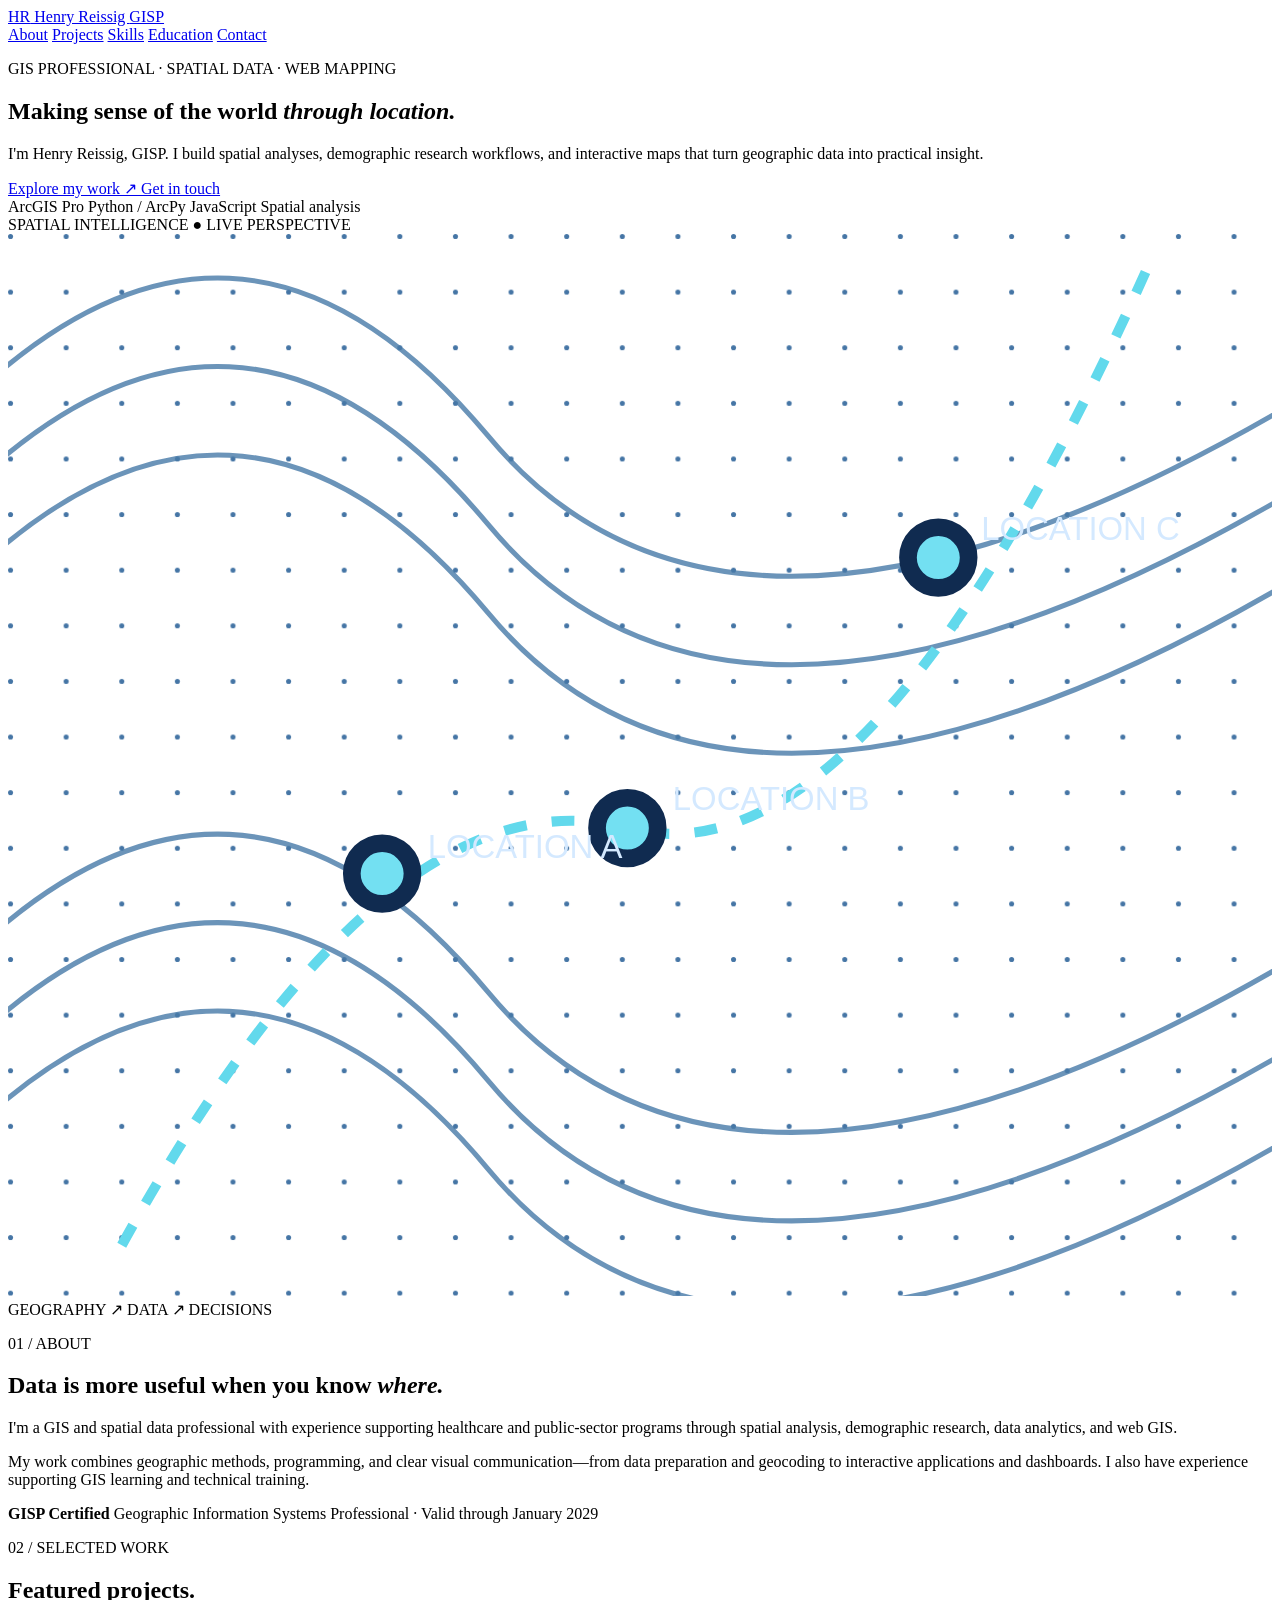
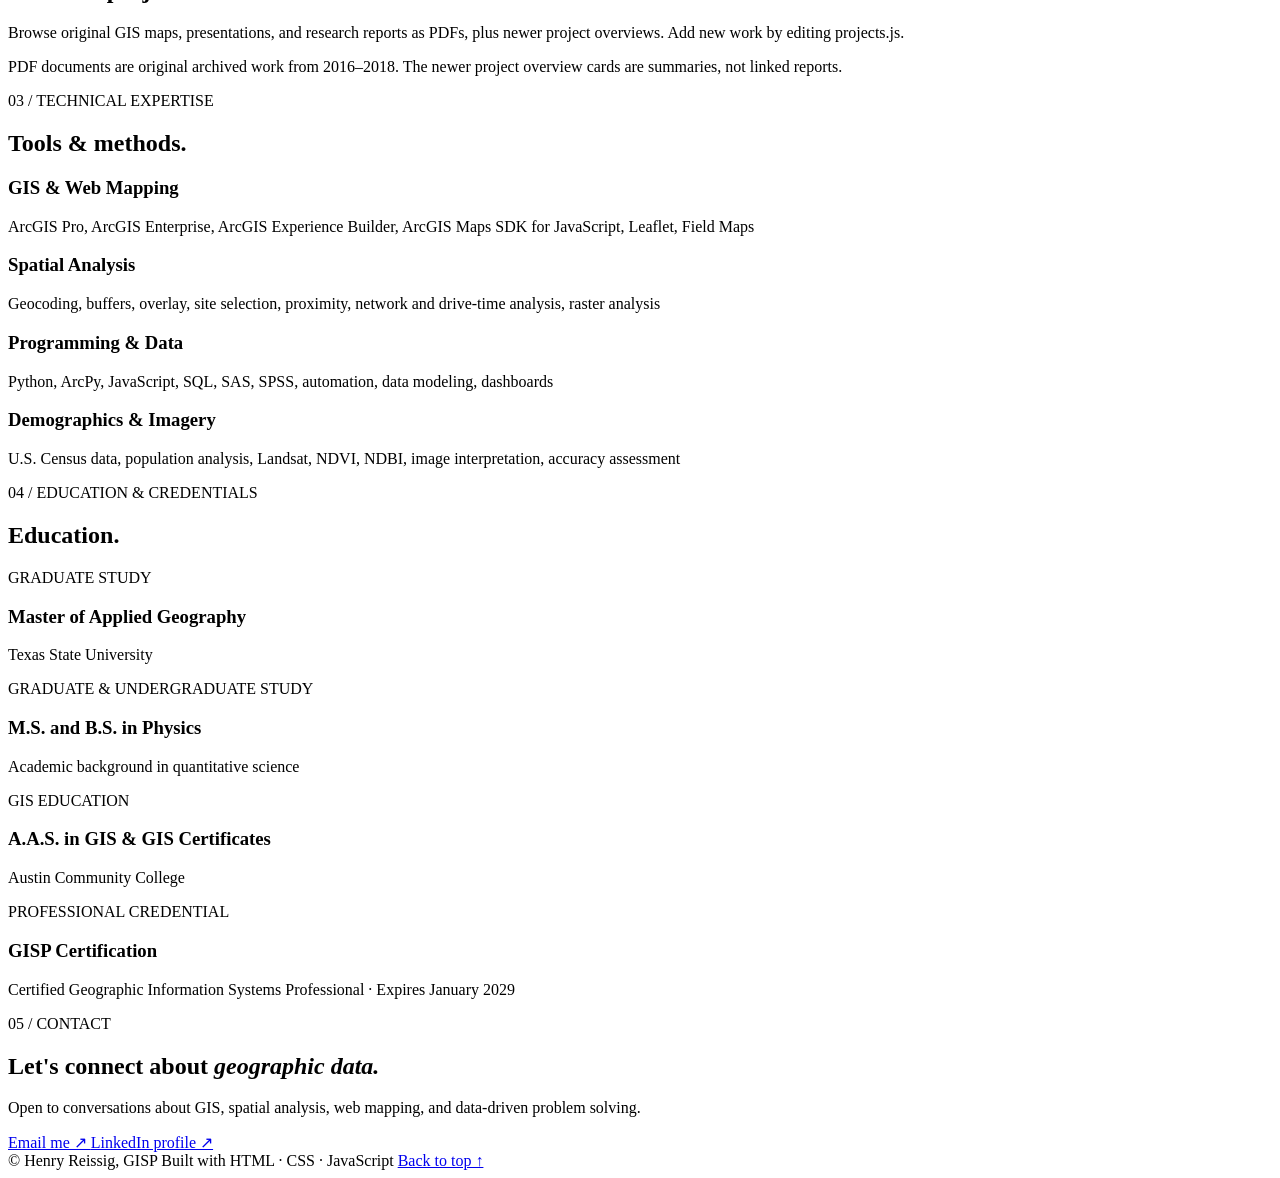
==== index.html @ 423c77d0 "Rename gis-portfolio-with-pdfs/index.html to index.html" ====
<!doctype html>
<html lang="en">

<head>
    <meta charset="utf-8">
    <meta name="viewport" content="width=device-width, initial-scale=1">

    <meta
        name="description"
        content="GIS portfolio of Henry Reissig, GISP"
    >

    <title>Henry Reissig, GISP | GIS Portfolio</title>

    <!-- Stylesheet -->
    <link rel="stylesheet" href="styles.css">

    <!-- JavaScript -->
    <script src="projects.js" defer></script>
    <script src="script.js" defer></script>
</head>

<body>

    <!-- ========================================
         HEADER AND NAVIGATION
    ========================================= -->

    <header class="header">
        <nav class="wrap nav">

            <a class="logo" href="#home">
                <span class="monogram">HR</span>
                Henry Reissig
                <span class="muted">GISP</span>
            </a>

            <div class="navlinks">
                <a href="#about">About</a>
                <a href="#projects">Projects</a>
                <a href="#skills">Skills</a>
                <a href="#education">Education</a>
                <a href="#contact">Contact</a>
            </div>

        </nav>
    </header>

    <main>

        <!-- ========================================
             HOME / HERO SECTION
        ========================================= -->

        <section class="hero" id="home">
            <div class="wrap hero-grid">

                <!-- Introduction -->
                <div>
                    <p class="eyebrow">
                        GIS PROFESSIONAL · SPATIAL DATA · WEB MAPPING
                    </p>

                    <h1>
                        Making sense of the world
                        <em>through location.</em>
                    </h1>

                    <p class="lead">
                        I'm Henry Reissig, GISP. I build spatial analyses,
                        demographic research workflows, and interactive
                        maps that turn geographic data into practical insight.
                    </p>

                    <div class="actions">
                        <a class="btn primary" href="#projects">
                            Explore my work ↗
                        </a>

                        <a class="btn secondary" href="#contact">
                            Get in touch
                        </a>
                    </div>

                    <div class="hero-tags">
                        <span>ArcGIS Pro</span>
                        <span>Python / ArcPy</span>
                        <span>JavaScript</span>
                        <span>Spatial analysis</span>
                    </div>
                </div>

                <!-- Map Illustration -->
                <div
                    class="map-panel"
                    aria-label="Stylized geographic map illustration"
                >

                    <div class="panel-top">
                        <span>SPATIAL INTELLIGENCE</span>
                        <span>● LIVE PERSPECTIVE</span>
                    </div>

                    <svg
                        viewBox="0 0 500 420"
                        role="img"
                        aria-label="Abstract contour and point map"
                    >

                        <defs>
                            <pattern
                                id="dots"
                                width="22"
                                height="22"
                                patternUnits="userSpaceOnUse"
                            >
                                <circle
                                    cx="1"
                                    cy="1"
                                    r="1"
                                    fill="#4575a5"
                                />
                            </pattern>
                        </defs>

                        <rect
                            width="500"
                            height="420"
                            fill="url(#dots)"
                        />

                        <!-- Contour Lines -->
                        <g
                            fill="none"
                            stroke="#477aa8"
                            stroke-width="2"
                            opacity=".8"
                        >
                            <path d="M-20 70 Q90 -40 190 80 T520 60"/>
                            <path d="M-20 105 Q90 -5 190 115 T520 95"/>
                            <path d="M-20 140 Q90 30 190 150 T520 130"/>
                            <path d="M-20 290 Q90 180 190 300 T520 280"/>
                            <path d="M-20 325 Q90 215 190 335 T520 315"/>
                            <path d="M-20 360 Q90 250 190 370 T520 350"/>
                        </g>

                        <!-- Route -->
                        <path
                            d="M45 400 Q150 210 245 235 T450 15"
                            fill="none"
                            stroke="#62d9ec"
                            stroke-width="4"
                            stroke-dasharray="9 10"
                        />

                        <!-- Location Markers -->
                        <g
                            fill="#73e0f2"
                            stroke="#102b50"
                            stroke-width="7"
                        >
                            <circle cx="148" cy="253" r="12"/>
                            <circle cx="245" cy="235" r="12"/>
                            <circle cx="368" cy="128" r="12"/>
                        </g>

                        <!-- Location Labels -->
                        <g
                            fill="#d4e9ff"
                            font-size="13"
                            font-family="Arial"
                        >
                            <text x="166" y="247">LOCATION A</text>
                            <text x="263" y="228">LOCATION B</text>
                            <text x="385" y="121">LOCATION C</text>
                        </g>

                    </svg>

                    <div class="panel-bottom">
                        GEOGRAPHY
                        <span>↗</span>
                        DATA
                        <span>↗</span>
                        DECISIONS
                    </div>

                </div>
            </div>
        </section>

        <!-- ========================================
             ABOUT SECTION
        ========================================= -->

        <section id="about" class="section">
            <div class="wrap split">

                <div>
                    <p class="eyebrow">01 / ABOUT</p>

                    <h2>
                        Data is more useful when you know
                        <em>where.</em>
                    </h2>
                </div>

                <div>
                    <p>
                        I'm a GIS and spatial data professional with
                        experience supporting healthcare and public-sector
                        programs through spatial analysis, demographic
                        research, data analytics, and web GIS.
                    </p>

                    <p>
                        My work combines geographic methods, programming,
                        and clear visual communication—from data preparation
                        and geocoding to interactive applications and
                        dashboards. I also have experience supporting
                        GIS learning and technical training.
                    </p>

                    <div class="credential">
                        <strong>GISP Certified</strong>

                        <span>
                            Geographic Information Systems Professional
                            · Valid through January 2029
                        </span>
                    </div>
                </div>

            </div>
        </section>

        <!-- ========================================
             GIS PROJECTS SECTION
        ========================================= -->

        <section id="projects" class="section projects-section">
            <div class="wrap">

                <div class="section-head">

                    <div>
                        <p class="eyebrow">02 / SELECTED WORK</p>

                        <h2>
                            Featured projects<span class="blue">.</span>
                        </h2>
                    </div>

                    <p>
                        Browse original GIS maps, presentations, and
                        research reports as PDFs, plus newer project
                        overviews. Add new work by editing projects.js.
                    </p>

                </div>

                <!-- Project Category Filters -->
                <div
                    id="filters"
                    class="filters"
                    aria-label="Filter projects"
                ></div>

                <!-- Projects Loaded by JavaScript -->
                <div
                    id="projectGrid"
                    class="project-grid"
                ></div>

                <p class="note">
                    PDF documents are original archived work from
                    2016–2018. The newer project overview cards
                    are summaries, not linked reports.
                </p>

            </div>
        </section>

        <!-- ========================================
             TECHNICAL SKILLS SECTION
        ========================================= -->

        <section id="skills" class="section">
            <div class="wrap">

                <p class="eyebrow">03 / TECHNICAL EXPERTISE</p>

                <h2>
                    Tools & methods<span class="blue">.</span>
                </h2>

                <div class="skill-grid">

                    <article>
                        <h3>GIS & Web Mapping</h3>

                        <p>
                            ArcGIS Pro, ArcGIS Enterprise,
                            ArcGIS Experience Builder,
                            ArcGIS Maps SDK for JavaScript,
                            Leaflet, Field Maps
                        </p>
                    </article>

                    <article>
                        <h3>Spatial Analysis</h3>

                        <p>
                            Geocoding, buffers, overlay, site selection,
                            proximity, network and drive-time analysis,
                            raster analysis
                        </p>
                    </article>

                    <article>
                        <h3>Programming & Data</h3>

                        <p>
                            Python, ArcPy, JavaScript, SQL, SAS, SPSS,
                            automation, data modeling, dashboards
                        </p>
                    </article>

                    <article>
                        <h3>Demographics & Imagery</h3>

                        <p>
                            U.S. Census data, population analysis,
                            Landsat, NDVI, NDBI, image interpretation,
                            accuracy assessment
                        </p>
                    </article>

                </div>
            </div>
        </section>

        <!-- ========================================
             EDUCATION AND CERTIFICATIONS
        ========================================= -->

        <section id="education" class="section education-section">
            <div class="wrap">

                <p class="eyebrow">04 / EDUCATION & CREDENTIALS</p>

                <h2>
                    Education<span class="blue">.</span>
                </h2>

                <div class="education-grid">

                    <article>
                        <span>GRADUATE STUDY</span>

                        <h3>Master of Applied Geography</h3>

                        <p>Texas State University</p>
                    </article>

                    <article>
                        <span>GRADUATE & UNDERGRADUATE STUDY</span>

                        <h3>M.S. and B.S. in Physics</h3>

                        <p>Academic background in quantitative science</p>
                    </article>

                    <article>
                        <span>GIS EDUCATION</span>

                        <h3>A.A.S. in GIS & GIS Certificates</h3>

                        <p>Austin Community College</p>
                    </article>

                    <article>
                        <span>PROFESSIONAL CREDENTIAL</span>

                        <h3>GISP Certification</h3>

                        <p>
                            Certified Geographic Information Systems
                            Professional · Expires January 2029
                        </p>
                    </article>

                </div>
            </div>
        </section>

        <!-- ========================================
             CONTACT SECTION
        ========================================= -->

        <section id="contact" class="section contact">
            <div class="wrap contact-grid">

                <div>
                    <p class="eyebrow">05 / CONTACT</p>

                    <h2>
                        Let's connect about
                        <em>geographic data.</em>
                    </h2>

                    <p>
                        Open to conversations about GIS, spatial analysis,
                        web mapping, and data-driven problem solving.
                    </p>
                </div>

                <div class="contact-actions">

                    <a
                        class="btn light"
                        href="mailto:henry.reissig@gmail.com"
                    >
                        Email me ↗
                    </a>

                    <a
                        href="https://www.linkedin.com/in/henry-reissig/"
                        target="_blank"
                        rel="noopener noreferrer"
                    >
                        LinkedIn profile ↗
                    </a>

                </div>
            </div>
        </section>

    </main>

    <!-- ========================================
         FOOTER
    ========================================= -->

    <footer>
        <div class="wrap footer">

            <span>
                © <span id="year"></span>
                Henry Reissig, GISP
            </span>

            <span>
                Built with HTML · CSS · JavaScript
            </span>

            <a href="#home">
                Back to top ↑
            </a>

        </div>
    </footer>

</body>
</html>
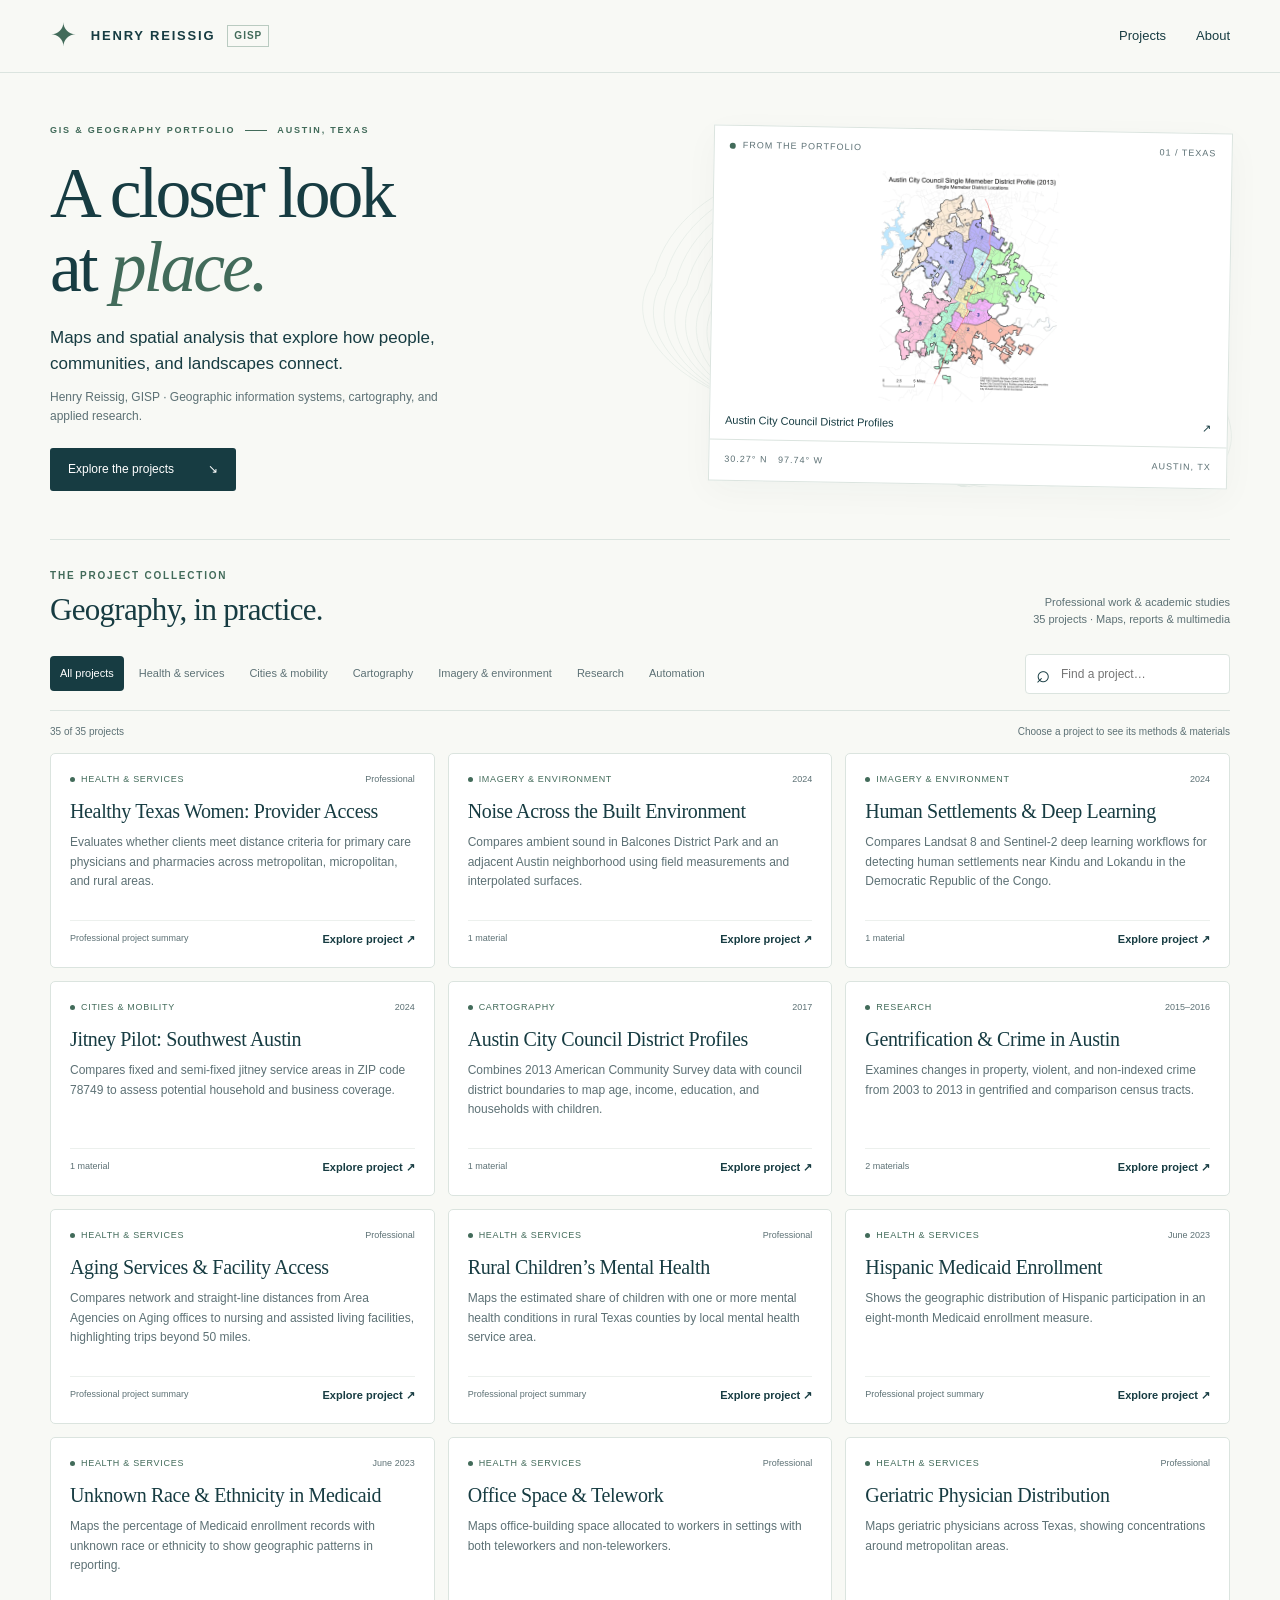
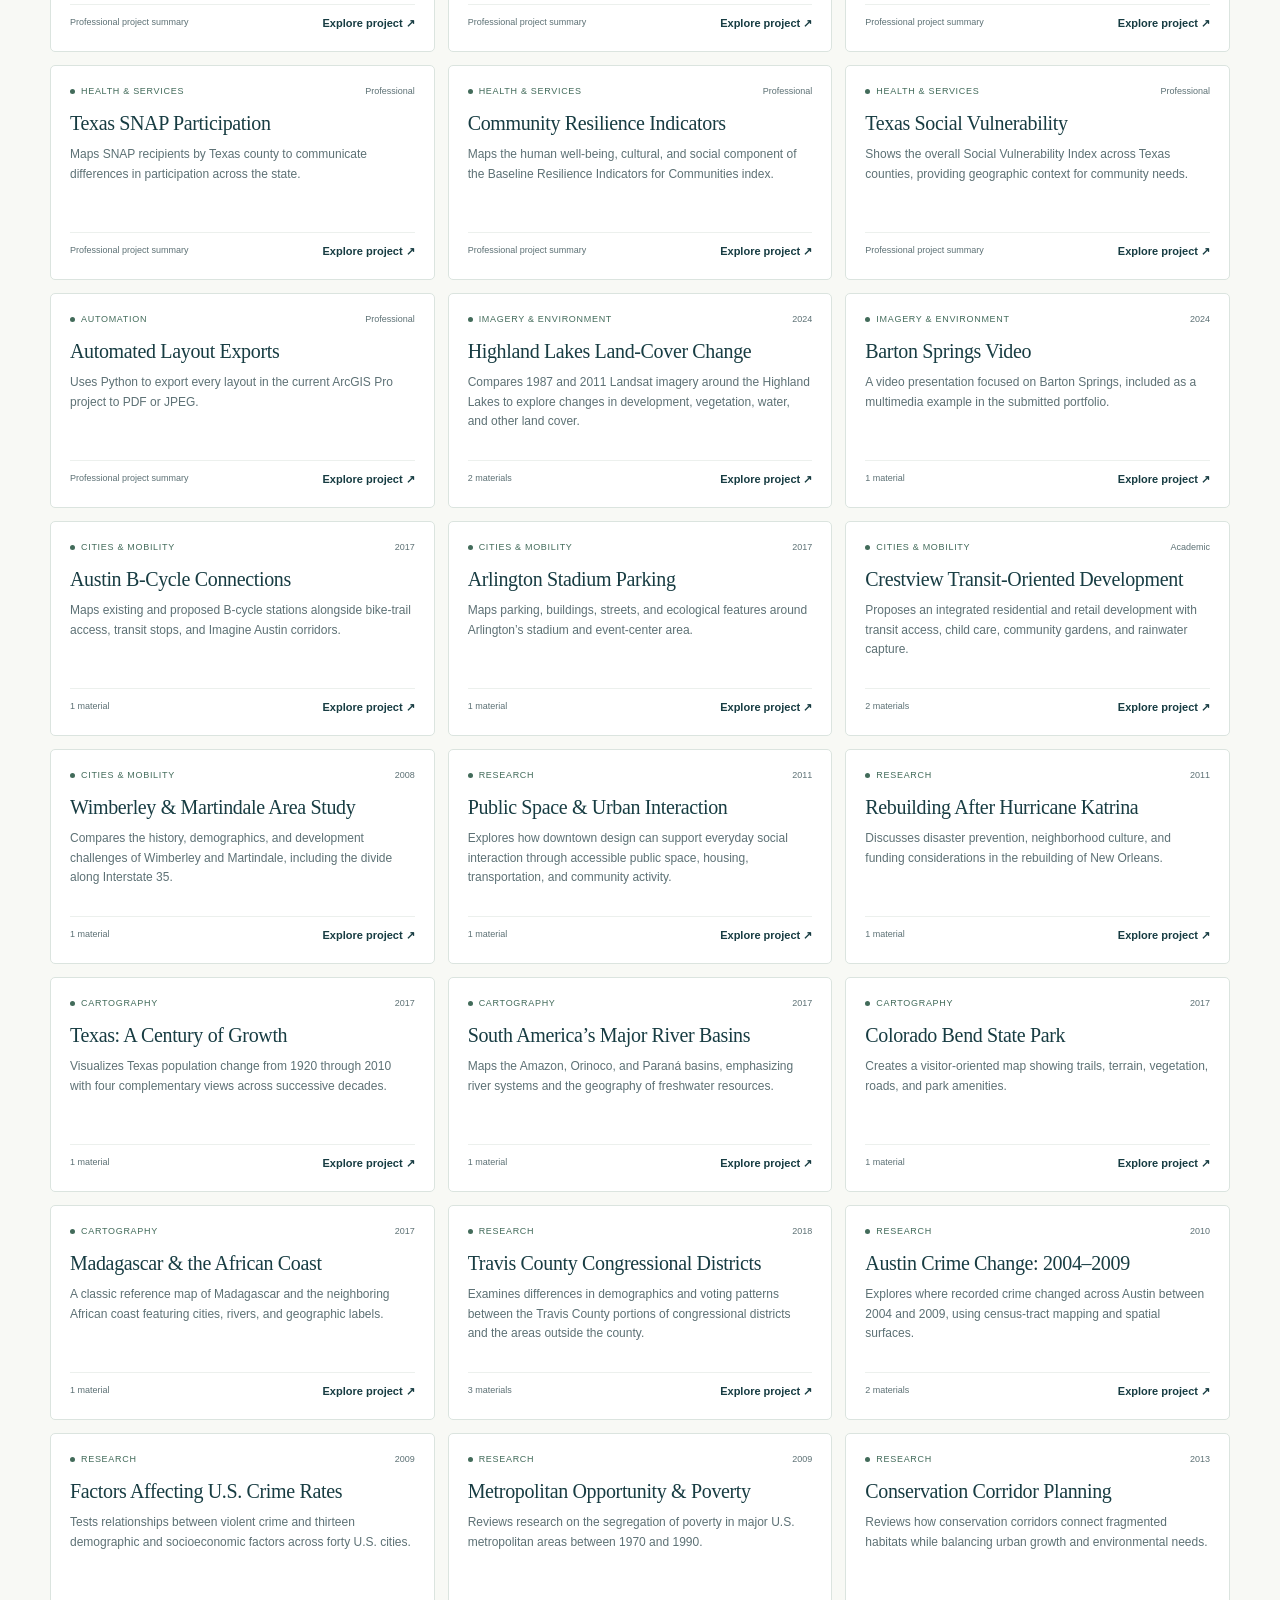
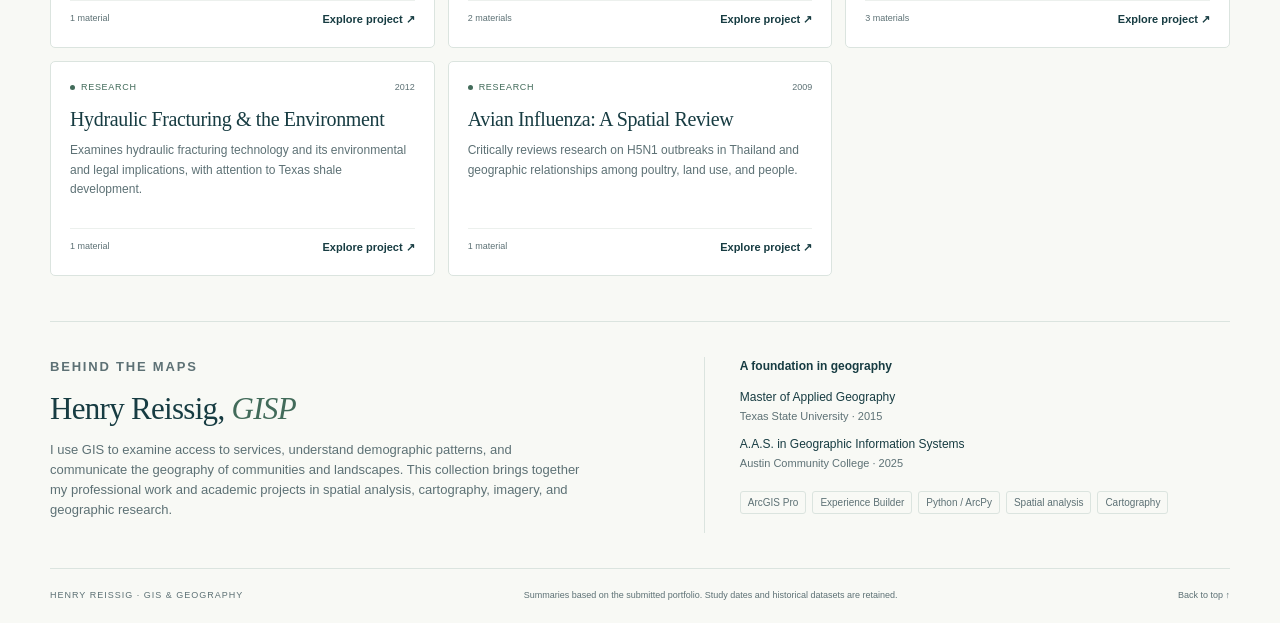
==== commit be7be12e: "Updated Portfolio to add Texas State Projects. New Portfolio" ====
--- a/index.html
+++ b/index.html
@@ -1,465 +1,17 @@
 <!doctype html>
 <html lang="en">
-
-<head>
-    <meta charset="utf-8">
-    <meta name="viewport" content="width=device-width, initial-scale=1">
-
-    <meta
-        name="description"
-        content="GIS portfolio of Henry Reissig, GISP"
-    >
-
-    <title>Henry Reissig, GISP | GIS Portfolio</title>
-
-    <!-- Stylesheet -->
-    <link rel="stylesheet" href="styles.css">
-
-    <!-- JavaScript -->
-    <script src="projects.js" defer></script>
-    <script src="script.js" defer></script>
-</head>
-
+<head><meta charset="utf-8"><meta name="viewport" content="width=device-width,initial-scale=1"><meta name="description" content="Henry Reissig, GISP — a portfolio of cartography, spatial analysis, public health GIS, remote sensing, and geographic research."><title>Henry Reissig · GIS & Geography</title><link rel="stylesheet" href="style.css"></head>
 <body>
-
-    <!-- ========================================
-         HEADER AND NAVIGATION
-    ========================================= -->
-
-    <header class="header">
-        <nav class="wrap nav">
-
-            <a class="logo" href="#home">
-                <span class="monogram">HR</span>
-                Henry Reissig
-                <span class="muted">GISP</span>
-            </a>
-
-            <div class="navlinks">
-                <a href="#about">About</a>
-                <a href="#projects">Projects</a>
-                <a href="#skills">Skills</a>
-                <a href="#education">Education</a>
-                <a href="#contact">Contact</a>
-            </div>
-
-        </nav>
-    </header>
-
-    <main>
-
-        <!-- ========================================
-             HOME / HERO SECTION
-        ========================================= -->
-
-        <section class="hero" id="home">
-            <div class="wrap hero-grid">
-
-                <!-- Introduction -->
-                <div>
-                    <p class="eyebrow">
-                        GIS PROFESSIONAL · SPATIAL DATA · WEB MAPPING
-                    </p>
-
-                    <h1>
-                        Making sense of the world
-                        <em>through location.</em>
-                    </h1>
-
-                    <p class="lead">
-                        I'm Henry Reissig, GISP. I build spatial analyses,
-                        demographic research workflows, and interactive
-                        maps that turn geographic data into practical insight.
-                    </p>
-
-                    <div class="actions">
-                        <a class="btn primary" href="#projects">
-                            Explore my work ↗
-                        </a>
-
-                        <a class="btn secondary" href="#contact">
-                            Get in touch
-                        </a>
-                    </div>
-
-                    <div class="hero-tags">
-                        <span>ArcGIS Pro</span>
-                        <span>Python / ArcPy</span>
-                        <span>JavaScript</span>
-                        <span>Spatial analysis</span>
-                    </div>
-                </div>
-
-                <!-- Map Illustration -->
-                <div
-                    class="map-panel"
-                    aria-label="Stylized geographic map illustration"
-                >
-
-                    <div class="panel-top">
-                        <span>SPATIAL INTELLIGENCE</span>
-                        <span>● LIVE PERSPECTIVE</span>
-                    </div>
-
-                    <svg
-                        viewBox="0 0 500 420"
-                        role="img"
-                        aria-label="Abstract contour and point map"
-                    >
-
-                        <defs>
-                            <pattern
-                                id="dots"
-                                width="22"
-                                height="22"
-                                patternUnits="userSpaceOnUse"
-                            >
-                                <circle
-                                    cx="1"
-                                    cy="1"
-                                    r="1"
-                                    fill="#4575a5"
-                                />
-                            </pattern>
-                        </defs>
-
-                        <rect
-                            width="500"
-                            height="420"
-                            fill="url(#dots)"
-                        />
-
-                        <!-- Contour Lines -->
-                        <g
-                            fill="none"
-                            stroke="#477aa8"
-                            stroke-width="2"
-                            opacity=".8"
-                        >
-                            <path d="M-20 70 Q90 -40 190 80 T520 60"/>
-                            <path d="M-20 105 Q90 -5 190 115 T520 95"/>
-                            <path d="M-20 140 Q90 30 190 150 T520 130"/>
-                            <path d="M-20 290 Q90 180 190 300 T520 280"/>
-                            <path d="M-20 325 Q90 215 190 335 T520 315"/>
-                            <path d="M-20 360 Q90 250 190 370 T520 350"/>
-                        </g>
-
-                        <!-- Route -->
-                        <path
-                            d="M45 400 Q150 210 245 235 T450 15"
-                            fill="none"
-                            stroke="#62d9ec"
-                            stroke-width="4"
-                            stroke-dasharray="9 10"
-                        />
-
-                        <!-- Location Markers -->
-                        <g
-                            fill="#73e0f2"
-                            stroke="#102b50"
-                            stroke-width="7"
-                        >
-                            <circle cx="148" cy="253" r="12"/>
-                            <circle cx="245" cy="235" r="12"/>
-                            <circle cx="368" cy="128" r="12"/>
-                        </g>
-
-                        <!-- Location Labels -->
-                        <g
-                            fill="#d4e9ff"
-                            font-size="13"
-                            font-family="Arial"
-                        >
-                            <text x="166" y="247">LOCATION A</text>
-                            <text x="263" y="228">LOCATION B</text>
-                            <text x="385" y="121">LOCATION C</text>
-                        </g>
-
-                    </svg>
-
-                    <div class="panel-bottom">
-                        GEOGRAPHY
-                        <span>↗</span>
-                        DATA
-                        <span>↗</span>
-                        DECISIONS
-                    </div>
-
-                </div>
-            </div>
-        </section>
-
-        <!-- ========================================
-             ABOUT SECTION
-        ========================================= -->
-
-        <section id="about" class="section">
-            <div class="wrap split">
-
-                <div>
-                    <p class="eyebrow">01 / ABOUT</p>
-
-                    <h2>
-                        Data is more useful when you know
-                        <em>where.</em>
-                    </h2>
-                </div>
-
-                <div>
-                    <p>
-                        I'm a GIS and spatial data professional with
-                        experience supporting healthcare and public-sector
-                        programs through spatial analysis, demographic
-                        research, data analytics, and web GIS.
-                    </p>
-
-                    <p>
-                        My work combines geographic methods, programming,
-                        and clear visual communication—from data preparation
-                        and geocoding to interactive applications and
-                        dashboards. I also have experience supporting
-                        GIS learning and technical training.
-                    </p>
-
-                    <div class="credential">
-                        <strong>GISP Certified</strong>
-
-                        <span>
-                            Geographic Information Systems Professional
-                            · Valid through January 2029
-                        </span>
-                    </div>
-                </div>
-
-            </div>
-        </section>
-
-        <!-- ========================================
-             GIS PROJECTS SECTION
-        ========================================= -->
-
-        <section id="projects" class="section projects-section">
-            <div class="wrap">
-
-                <div class="section-head">
-
-                    <div>
-                        <p class="eyebrow">02 / SELECTED WORK</p>
-
-                        <h2>
-                            Featured projects<span class="blue">.</span>
-                        </h2>
-                    </div>
-
-                    <p>
-                        Browse original GIS maps, presentations, and
-                        research reports as PDFs, plus newer project
-                        overviews. Add new work by editing projects.js.
-                    </p>
-
-                </div>
-
-                <!-- Project Category Filters -->
-                <div
-                    id="filters"
-                    class="filters"
-                    aria-label="Filter projects"
-                ></div>
-
-                <!-- Projects Loaded by JavaScript -->
-                <div
-                    id="projectGrid"
-                    class="project-grid"
-                ></div>
-
-                <p class="note">
-                    PDF documents are original archived work from
-                    2016–2018. The newer project overview cards
-                    are summaries, not linked reports.
-                </p>
-
-            </div>
-        </section>
-
-        <!-- ========================================
-             TECHNICAL SKILLS SECTION
-        ========================================= -->
-
-        <section id="skills" class="section">
-            <div class="wrap">
-
-                <p class="eyebrow">03 / TECHNICAL EXPERTISE</p>
-
-                <h2>
-                    Tools & methods<span class="blue">.</span>
-                </h2>
-
-                <div class="skill-grid">
-
-                    <article>
-                        <h3>GIS & Web Mapping</h3>
-
-                        <p>
-                            ArcGIS Pro, ArcGIS Enterprise,
-                            ArcGIS Experience Builder,
-                            ArcGIS Maps SDK for JavaScript,
-                            Leaflet, Field Maps
-                        </p>
-                    </article>
-
-                    <article>
-                        <h3>Spatial Analysis</h3>
-
-                        <p>
-                            Geocoding, buffers, overlay, site selection,
-                            proximity, network and drive-time analysis,
-                            raster analysis
-                        </p>
-                    </article>
-
-                    <article>
-                        <h3>Programming & Data</h3>
-
-                        <p>
-                            Python, ArcPy, JavaScript, SQL, SAS, SPSS,
-                            automation, data modeling, dashboards
-                        </p>
-                    </article>
-
-                    <article>
-                        <h3>Demographics & Imagery</h3>
-
-                        <p>
-                            U.S. Census data, population analysis,
-                            Landsat, NDVI, NDBI, image interpretation,
-                            accuracy assessment
-                        </p>
-                    </article>
-
-                </div>
-            </div>
-        </section>
-
-        <!-- ========================================
-             EDUCATION AND CERTIFICATIONS
-        ========================================= -->
-
-        <section id="education" class="section education-section">
-            <div class="wrap">
-
-                <p class="eyebrow">04 / EDUCATION & CREDENTIALS</p>
-
-                <h2>
-                    Education<span class="blue">.</span>
-                </h2>
-
-                <div class="education-grid">
-
-                    <article>
-                        <span>GRADUATE STUDY</span>
-
-                        <h3>Master of Applied Geography</h3>
-
-                        <p>Texas State University</p>
-                    </article>
-
-                    <article>
-                        <span>GRADUATE & UNDERGRADUATE STUDY</span>
-
-                        <h3>M.S. and B.S. in Physics</h3>
-
-                        <p>Academic background in quantitative science</p>
-                    </article>
-
-                    <article>
-                        <span>GIS EDUCATION</span>
-
-                        <h3>A.A.S. in GIS & GIS Certificates</h3>
-
-                        <p>Austin Community College</p>
-                    </article>
-
-                    <article>
-                        <span>PROFESSIONAL CREDENTIAL</span>
-
-                        <h3>GISP Certification</h3>
-
-                        <p>
-                            Certified Geographic Information Systems
-                            Professional · Expires January 2029
-                        </p>
-                    </article>
-
-                </div>
-            </div>
-        </section>
-
-        <!-- ========================================
-             CONTACT SECTION
-        ========================================= -->
-
-        <section id="contact" class="section contact">
-            <div class="wrap contact-grid">
-
-                <div>
-                    <p class="eyebrow">05 / CONTACT</p>
-
-                    <h2>
-                        Let's connect about
-                        <em>geographic data.</em>
-                    </h2>
-
-                    <p>
-                        Open to conversations about GIS, spatial analysis,
-                        web mapping, and data-driven problem solving.
-                    </p>
-                </div>
-
-                <div class="contact-actions">
-
-                    <a
-                        class="btn light"
-                        href="mailto:henry.reissig@gmail.com"
-                    >
-                        Email me ↗
-                    </a>
-
-                    <a
-                        href="https://www.linkedin.com/in/henry-reissig/"
-                        target="_blank"
-                        rel="noopener noreferrer"
-                    >
-                        LinkedIn profile ↗
-                    </a>
-
-                </div>
-            </div>
-        </section>
-
-    </main>
-
-    <!-- ========================================
-         FOOTER
-    ========================================= -->
-
-    <footer>
-        <div class="wrap footer">
-
-            <span>
-                © <span id="year"></span>
-                Henry Reissig, GISP
-            </span>
-
-            <span>
-                Built with HTML · CSS · JavaScript
-            </span>
-
-            <a href="#home">
-                Back to top ↑
-            </a>
-
-        </div>
-    </footer>
-
-</body>
-</html>
+<a class="skip" href="#projects">Skip to projects</a>
+<header><div class="wrap nav"><a class="brand" href="#"><span class="compass" aria-hidden="true">✦</span> HENRY REISSIG <span class="credential">GISP</span></a><nav aria-label="Main navigation"><a href="#projects">Projects</a><a href="#about">About</a></nav></div></header>
+<main>
+<section class="hero wrap" aria-labelledby="title"><div class="hero-copy"><p class="eyebrow">GIS & GEOGRAPHY PORTFOLIO <span class="dash"></span> AUSTIN, TEXAS</p><h1 id="title">A closer look<br>at <em>place.</em></h1><p class="intro">Maps and spatial analysis that explore how people, communities, and landscapes connect.</p><p class="hero-note">Henry Reissig, GISP · Geographic information systems, cartography, and applied research.</p><a class="button" href="#projects">Explore the projects <span aria-hidden="true">↘</span></a></div><div class="hero-map"><div class="map-label"><span class="dot"></span> FROM THE PORTFOLIO <span>01 / TEXAS</span></div><a href="viewer.html?doc=austin-city-council-district-profiles" target="_blank" rel="noopener"><img src="assets/austin-city-council-district-profiles.webp" alt="Henry Reissig’s map of Austin City Council district boundaries"><span class="map-caption">Austin City Council District Profiles <span aria-hidden="true">↗</span></span></a><div class="coordinates">30.27° N &nbsp; 97.74° W <span>AUSTIN, TX</span></div></div></section>
+<section class="wrap directory" id="projects" aria-labelledby="project-heading"><div class="section-heading"><div><p class="eyebrow">THE PROJECT COLLECTION</p><h2 id="project-heading">Geography, in practice.</h2></div><p>Professional work & academic studies<br><span id="total"></span> projects · Maps, reports & multimedia</p></div>
+<div class="toolbar"><div class="filters" role="group" aria-label="Filter by project category"></div><label class="search"><span aria-hidden="true">⌕</span><input id="search" type="search" placeholder="Find a project…" aria-label="Search project titles, summaries, and methods"></label></div>
+<div class="results-line"><p id="result-count" role="status" aria-live="polite"></p><span>Choose a project to see its methods & materials</span></div><div id="grid" class="grid"></div><div id="empty" hidden><h3>No matching projects</h3><p>Try a different search or category.</p><button id="reset" class="button">Reset filters</button></div>
+</section>
+<section class="wrap about" id="about"><div><p class="eyebrow">BEHIND THE MAPS</p><h2>Henry Reissig, <em>GISP</em></h2><p>I use GIS to examine access to services, understand demographic patterns, and communicate the geography of communities and landscapes. This collection brings together my professional work and academic projects in spatial analysis, cartography, imagery, and geographic research.</p></div><div class="about-side"><h3>A foundation in geography</h3><p>Master of Applied Geography<br><span>Texas State University · 2015</span></p><p>A.A.S. in Geographic Information Systems<br><span>Austin Community College · 2025</span></p><div class="skills"><span>ArcGIS Pro</span><span>Experience Builder</span><span>Python / ArcPy</span><span>Spatial analysis</span><span>Cartography</span></div></div></section>
+</main><footer class="wrap"><span>HENRY REISSIG · GIS & GEOGRAPHY</span><p>Summaries based on the submitted portfolio. Study dates and historical datasets are retained.</p><a href="#">Back to top ↑</a></footer>
+<dialog id="detail" aria-labelledby="detail-title"><button class="close" aria-label="Close project details">×</button><div id="detail-content"></div></dialog>
+<script src="projects.js"></script><script src="script.js"></script>
+</body></html>
--- a/style.css
+++ b/style.css
@@ -0,0 +1,5 @@
+:root{--ink:#173c42;--muted:#5d7175;--green:#426b5a;--line:#dbe4df;--paper:#f8f9f5;--blue:#e8f0f4}*{box-sizing:border-box}html{scroll-behavior:smooth;scroll-padding-top:90px}body{margin:0;background:var(--paper);color:var(--ink);font-family:Arial,Helvetica,sans-serif;font-size:15px;line-height:1.55}a{color:inherit;text-decoration:none}button,input{font:inherit}button,a,input{ -webkit-tap-highlight-color:transparent}button{cursor:pointer}button:focus-visible,a:focus-visible,input:focus-visible{outline:3px solid #3a7a9b;outline-offset:4px}.wrap{width:min(1180px,calc(100% - 72px));margin:auto}header{border-bottom:1px solid var(--line);background:#f8f9f5ed;position:sticky;top:0;z-index:10;backdrop-filter:blur(12px)}.nav{height:72px;display:flex;align-items:center;justify-content:space-between}.brand{font-size:13px;font-weight:700;letter-spacing:1.8px;display:flex;align-items:center;gap:12px}.compass{font-size:32px;font-weight:400;color:var(--green)}.credential{letter-spacing:1px;border:1px solid #bacbc1;padding:2px 6px;font-size:10px;color:var(--green)}nav{display:flex;gap:30px;font-size:13px}nav a:hover{color:var(--green);text-decoration:underline}.hero{position:relative;display:grid;grid-template-columns:1.15fr 1fr;gap:65px;padding-top:51px;padding-bottom:48px}.hero:before{content:"";position:absolute;inset:-20px -35px;background:url('assets/contours.svg') right center/660px no-repeat;opacity:.15;z-index:-1}.eyebrow{font-size:10px;font-weight:700;letter-spacing:1.8px;margin:0 0 13px;color:var(--green)}.hero .eyebrow{font-size:9px;display:flex;align-items:center;gap:10px}.dash{width:22px;height:1px;background:var(--green)}h1{font-family:Georgia,'Times New Roman',serif;font-size:clamp(48px,5.6vw,76px);font-weight:400;letter-spacing:-3px;line-height:1.04;margin:18px 0 20px}em{font-family:Georgia,serif;font-weight:400;color:var(--green)}.intro{font-size:17px;max-width:450px;line-height:1.5;margin:0 0 12px}.hero-note{color:var(--muted);font-size:12px;max-width:390px;margin-bottom:23px}.button{display:inline-flex;align-items:center;justify-content:space-between;gap:34px;background:var(--ink);color:white;padding:12px 18px;font-size:12px;border:0;border-radius:3px}.button:hover{background:var(--green)}.hero-map{align-self:center;background:white;border:1px solid var(--line);box-shadow:0 10px 35px #173c4209;transform:rotate(1deg)}.map-label,.coordinates{display:flex;align-items:center;gap:7px;font-size:9px;letter-spacing:1px;padding:13px 15px;color:var(--muted)}.map-label>span:last-child,.coordinates span{margin-left:auto}.dot{height:6px;width:6px;border-radius:50%;background:var(--green)}.hero-map img{display:block;width:100%;height:236px;object-fit:contain;padding:0 13px}.map-caption{display:flex;justify-content:space-between;font-size:11px;padding:10px 15px;border-bottom:1px solid var(--line)}.hero-map a:hover .map-caption{color:var(--green);text-decoration:underline}.coordinates{font-size:9px}.directory{border-top:1px solid var(--line);padding-top:28px}.section-heading{display:flex;align-items:end;justify-content:space-between;gap:20px;margin-bottom:25px}h2{font-family:Georgia,serif;font-weight:400;font-size:31px;letter-spacing:-.7px;line-height:1.2;margin:0}.section-heading .eyebrow{margin-bottom:8px}.section-heading>p{text-align:right;font-size:11px;color:var(--muted);margin:0}.toolbar{display:flex;align-items:center;gap:16px;justify-content:space-between;padding-bottom:16px;border-bottom:1px solid var(--line)}.filters{display:flex;gap:5px;flex-wrap:wrap}.filters button{background:transparent;color:var(--muted);border:1px solid transparent;border-radius:4px;padding:8px 9px;font-size:11px}.filters button:hover{background:#e8eeea}.filters button[aria-pressed=true]{background:var(--ink);color:white}.search{display:flex;align-items:center;gap:7px;background:white;border:1px solid var(--line);border-radius:4px;padding:6px 10px;min-width:205px}.search span{font-size:24px;line-height:1}.search input{width:100%;min-width:0;border:0;background:transparent;color:var(--ink);font-size:12px;padding:4px}.results-line{display:flex;justify-content:space-between;gap:10px;font-size:10px;color:var(--muted);margin:13px 0}.results-line p{margin:0}.grid{display:grid;grid-template-columns:repeat(3,minmax(0,1fr));gap:13px}.card{background:#fff;border:1px solid var(--line);border-radius:5px;padding:19px;display:flex;flex-direction:column;position:relative;min-height:215px;transition:box-shadow .2s,transform .2s}.card:hover{transform:translateY(-2px);box-shadow:0 8px 20px #173c420a;border-color:#9cb7ad}.card-meta{display:flex;justify-content:space-between;align-items:center;gap:12px;margin-bottom:12px;font-size:9px;color:var(--muted)}.category{color:var(--green);letter-spacing:.7px;text-transform:uppercase;font-size:9px;display:flex;align-items:center;gap:6px}.category:before{content:"";width:5px;height:5px;border-radius:50%;background:currentColor}.card h3{font-family:Georgia,serif;font-weight:400;font-size:20px;line-height:1.24;margin:0 0 10px;letter-spacing:-.35px}.card p{font-size:12px;line-height:1.6;color:var(--muted);margin:0 0 15px}.card-bottom{margin-top:auto;display:flex;align-items:center;justify-content:space-between;font-size:9px;color:var(--muted);border-top:1px solid #ecf0ed;padding-top:10px}.details{border:0;background:transparent;padding:0;color:var(--ink);font-size:11px;font-weight:600}.details:after{content:" ↗"}.details:before{content:"";position:absolute;inset:0}.card:focus-within{outline:2px solid var(--green)}#empty{padding:45px;text-align:center;border:1px dashed var(--line)}[hidden]{display:none!important}.about{display:grid;grid-template-columns:1.1fr 1fr;gap:75px;border-top:1px solid var(--line);margin-top:45px;padding-top:35px;padding-bottom:35px}.about p{font-size:13px;color:var(--muted);max-width:540px}.about-side{border-left:1px solid var(--line);padding-left:35px}.about-side h3{font-size:12px;margin:0 0 13px}.about-side p{font-size:12px;color:var(--ink);margin:10px 0}.about-side span{color:var(--muted);font-size:11px}.skills{display:flex;gap:6px;flex-wrap:wrap;margin-top:18px}.skills span{border:1px solid var(--line);padding:3px 7px;border-radius:3px;font-size:10px}footer{display:flex;justify-content:space-between;align-items:center;gap:25px;border-top:1px solid var(--line);padding:20px 0;font-size:9px;color:var(--muted)}footer>span{letter-spacing:1px;white-space:nowrap}footer p{max-width:450px;margin:0}footer a{white-space:nowrap}.skip{position:fixed;left:20px;top:-100px;padding:10px;background:var(--ink);color:white;z-index:20}.skip:focus{top:10px}dialog{width:min(720px,calc(100% - 32px));max-height:88vh;padding:32px;border:1px solid var(--line);border-radius:8px;color:var(--ink);background:var(--paper);box-shadow:0 20px 100px #173c4240}dialog::backdrop{background:#173c4266;backdrop-filter:blur(3px)}.close{position:absolute;right:12px;top:9px;background:transparent;border:0;font-size:28px;color:var(--ink);line-height:1.2}.detail-meta{font-size:10px;letter-spacing:1px;color:var(--green);padding-right:18px}dialog h2{font-size:32px;margin:12px 0 20px}dialog img{width:100%;max-height:300px;object-fit:contain;background:white;border:1px solid var(--line);margin-bottom:10px}dialog p{font-size:14px;color:var(--muted)}dialog h3{font-size:11px;text-transform:uppercase;letter-spacing:1px;margin-top:23px}.material-links{display:flex;gap:10px;flex-wrap:wrap}.material-links a{background:white;border:1px solid var(--line);padding:9px 12px;font-size:12px;border-radius:3px}.material-links a:hover{border-color:var(--green)}.source-note{font-size:11px!important;border-top:1px solid var(--line);padding-top:15px;margin-top:22px}video{width:100%;max-height:350px;background:#132d35}
+@media(min-width:1400px){.wrap{width:min(1220px,calc(100% - 96px))}}@media(max-width:1000px){.hero{gap:30px}.toolbar{align-items:flex-start;flex-direction:column}.search{width:100%}.grid{grid-template-columns:repeat(2,minmax(0,1fr))}.hero .eyebrow{display:block}.dash{display:none}.hero-map img{height:220px}.about{gap:30px}}@media(max-width:640px){.wrap{width:calc(100% - 36px)}.nav{height:62px}.brand{font-size:10px;letter-spacing:1px;gap:7px}nav{gap:16px;font-size:11px}.hero{grid-template-columns:1fr;padding-top:30px;padding-bottom:30px;gap:25px}h1{font-size:59px}.hero-map{transform:none;max-width:440px;width:100%}.hero-map img{height:180px}.section-heading{align-items:start;flex-direction:column;gap:10px}.section-heading>p{text-align:left}.section-heading>p br{display:none}h2{font-size:28px}.grid{grid-template-columns:1fr;gap:10px}.card{min-height:0;padding:18px}.filters{gap:3px}.filters button{padding:7px 8px}.results-line>span{display:none}.about{grid-template-columns:1fr;gap:22px}.about-side{border-left:0;border-top:1px solid var(--line);padding:22px 0 0}footer{flex-wrap:wrap;gap:12px}footer p{order:3;max-width:none}dialog{padding:27px 22px}dialog h2{font-size:27px}}@media(prefers-reduced-motion:reduce){html{scroll-behavior:auto}.card{transition:none}}
+
+/* Document reading panel */
+dialog.with-reader{width:min(1080px,calc(100% - 24px));padding:25px;max-height:94vh}dialog.with-reader h2{margin:7px 0 10px;font-size:27px}.approach{font-size:12px;margin-bottom:16px}.approach summary{cursor:pointer;color:var(--green)}.approach p{font-size:12px}.reader-tabs{display:flex;flex-wrap:wrap;gap:6px;margin:14px 0 10px}.reader-tabs button{border:1px solid var(--line);background:white;color:var(--ink);border-radius:4px;padding:8px 12px;font-size:12px}.reader-tabs button[aria-pressed=true]{background:var(--ink);color:white}.inline-reader{width:100%;height:65vh;min-height:380px;border:1px solid var(--line);border-radius:4px;background:#e9eeea}.reader-new-tab{display:inline-block;color:var(--green);font-size:11px;margin-top:10px}.reader-new-tab:hover{text-decoration:underline}@media(max-width:640px){dialog.with-reader{padding:24px 12px 12px}.inline-reader{height:65vh;min-height:320px}.reader-tabs button{font-size:11px;padding:7px 9px}}
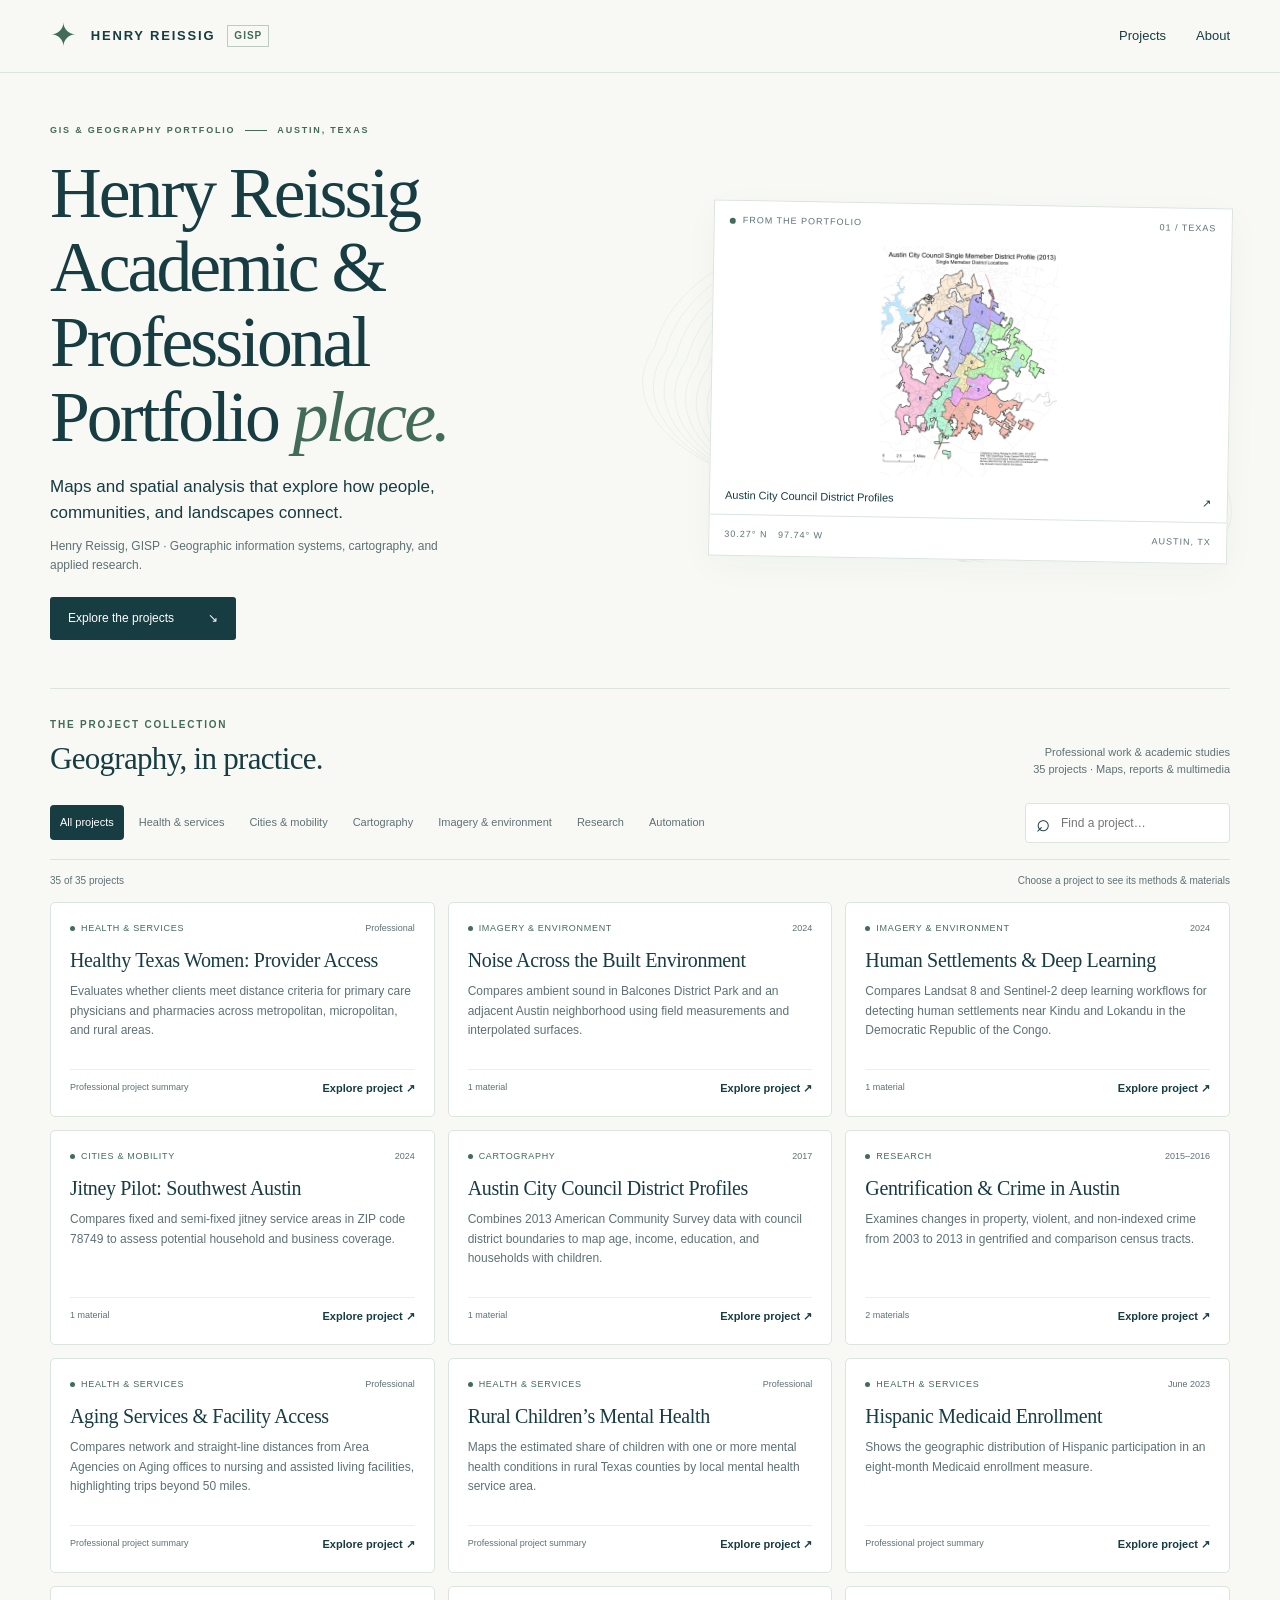
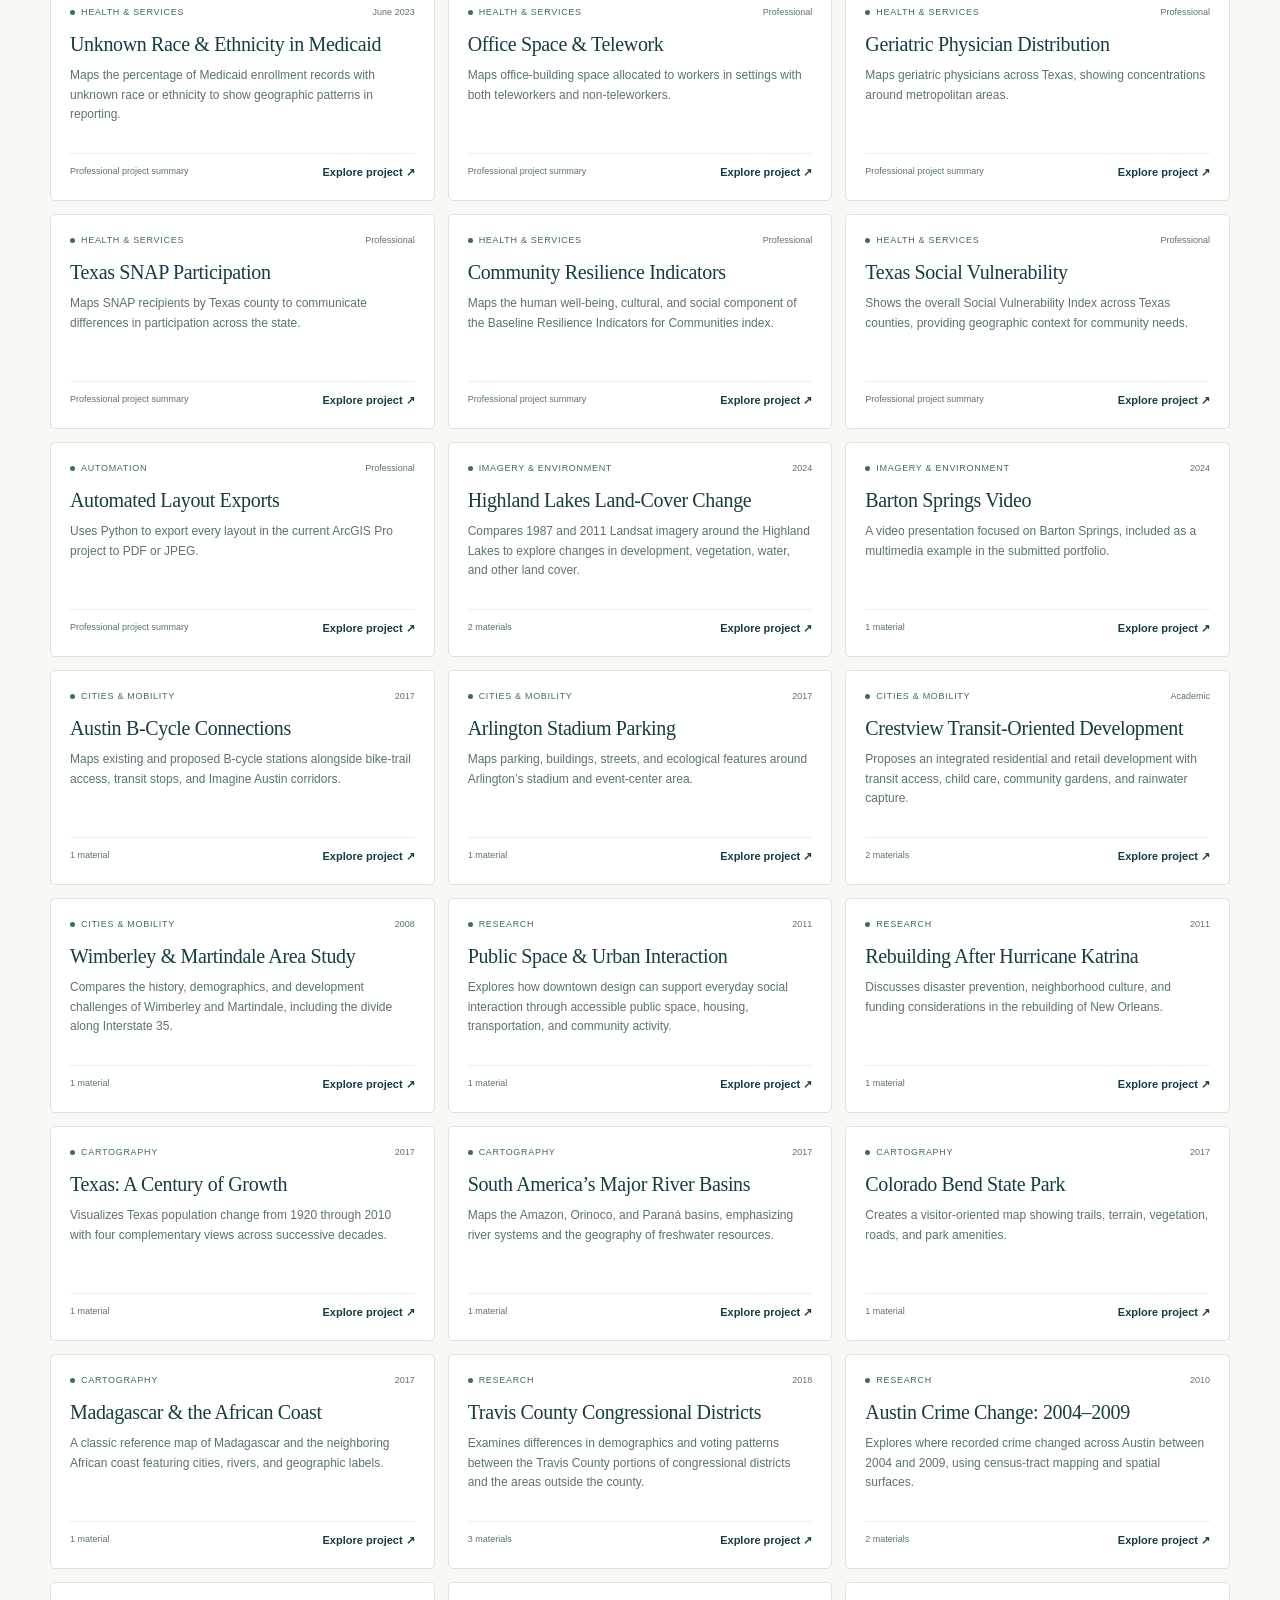
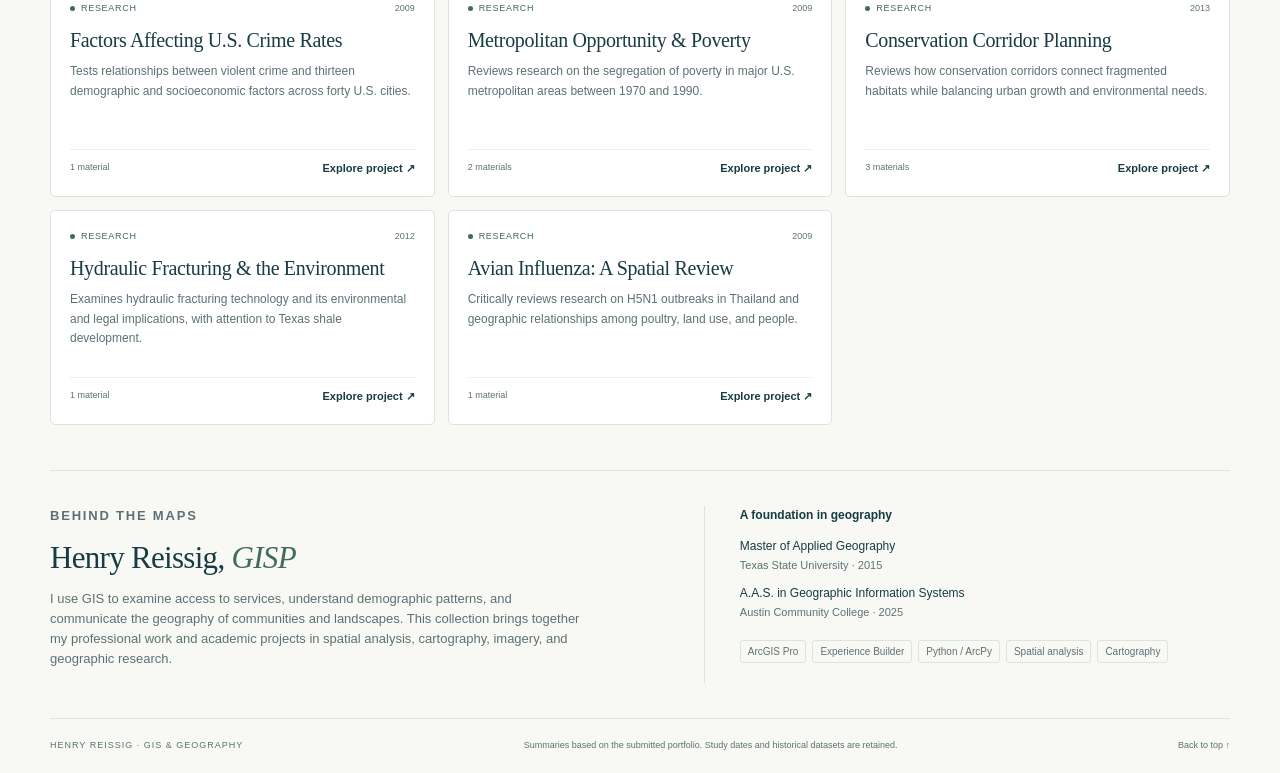
==== commit 7551bac3: "Update index.html" ====
--- a/index.html
+++ b/index.html
@@ -5,7 +5,7 @@
 <a class="skip" href="#projects">Skip to projects</a>
 <header><div class="wrap nav"><a class="brand" href="#"><span class="compass" aria-hidden="true">✦</span> HENRY REISSIG <span class="credential">GISP</span></a><nav aria-label="Main navigation"><a href="#projects">Projects</a><a href="#about">About</a></nav></div></header>
 <main>
-<section class="hero wrap" aria-labelledby="title"><div class="hero-copy"><p class="eyebrow">GIS & GEOGRAPHY PORTFOLIO <span class="dash"></span> AUSTIN, TEXAS</p><h1 id="title">A closer look<br>at <em>place.</em></h1><p class="intro">Maps and spatial analysis that explore how people, communities, and landscapes connect.</p><p class="hero-note">Henry Reissig, GISP · Geographic information systems, cartography, and applied research.</p><a class="button" href="#projects">Explore the projects <span aria-hidden="true">↘</span></a></div><div class="hero-map"><div class="map-label"><span class="dot"></span> FROM THE PORTFOLIO <span>01 / TEXAS</span></div><a href="viewer.html?doc=austin-city-council-district-profiles" target="_blank" rel="noopener"><img src="assets/austin-city-council-district-profiles.webp" alt="Henry Reissig’s map of Austin City Council district boundaries"><span class="map-caption">Austin City Council District Profiles <span aria-hidden="true">↗</span></span></a><div class="coordinates">30.27° N &nbsp; 97.74° W <span>AUSTIN, TX</span></div></div></section>
+<section class="hero wrap" aria-labelledby="title"><div class="hero-copy"><p class="eyebrow">GIS & GEOGRAPHY PORTFOLIO <span class="dash"></span> AUSTIN, TEXAS</p><h1 id="title">Henry Reissig<br>Academic & Professional<br>Portfolio <em>place.</em></h1><p class="intro">Maps and spatial analysis that explore how people, communities, and landscapes connect.</p><p class="hero-note">Henry Reissig, GISP · Geographic information systems, cartography, and applied research.</p><a class="button" href="#projects">Explore the projects <span aria-hidden="true">↘</span></a></div><div class="hero-map"><div class="map-label"><span class="dot"></span> FROM THE PORTFOLIO <span>01 / TEXAS</span></div><a href="viewer.html?doc=austin-city-council-district-profiles" target="_blank" rel="noopener"><img src="assets/austin-city-council-district-profiles.webp" alt="Henry Reissig’s map of Austin City Council district boundaries"><span class="map-caption">Austin City Council District Profiles <span aria-hidden="true">↗</span></span></a><div class="coordinates">30.27° N &nbsp; 97.74° W <span>AUSTIN, TX</span></div></div></section>
 <section class="wrap directory" id="projects" aria-labelledby="project-heading"><div class="section-heading"><div><p class="eyebrow">THE PROJECT COLLECTION</p><h2 id="project-heading">Geography, in practice.</h2></div><p>Professional work & academic studies<br><span id="total"></span> projects · Maps, reports & multimedia</p></div>
 <div class="toolbar"><div class="filters" role="group" aria-label="Filter by project category"></div><label class="search"><span aria-hidden="true">⌕</span><input id="search" type="search" placeholder="Find a project…" aria-label="Search project titles, summaries, and methods"></label></div>
 <div class="results-line"><p id="result-count" role="status" aria-live="polite"></p><span>Choose a project to see its methods & materials</span></div><div id="grid" class="grid"></div><div id="empty" hidden><h3>No matching projects</h3><p>Try a different search or category.</p><button id="reset" class="button">Reset filters</button></div>
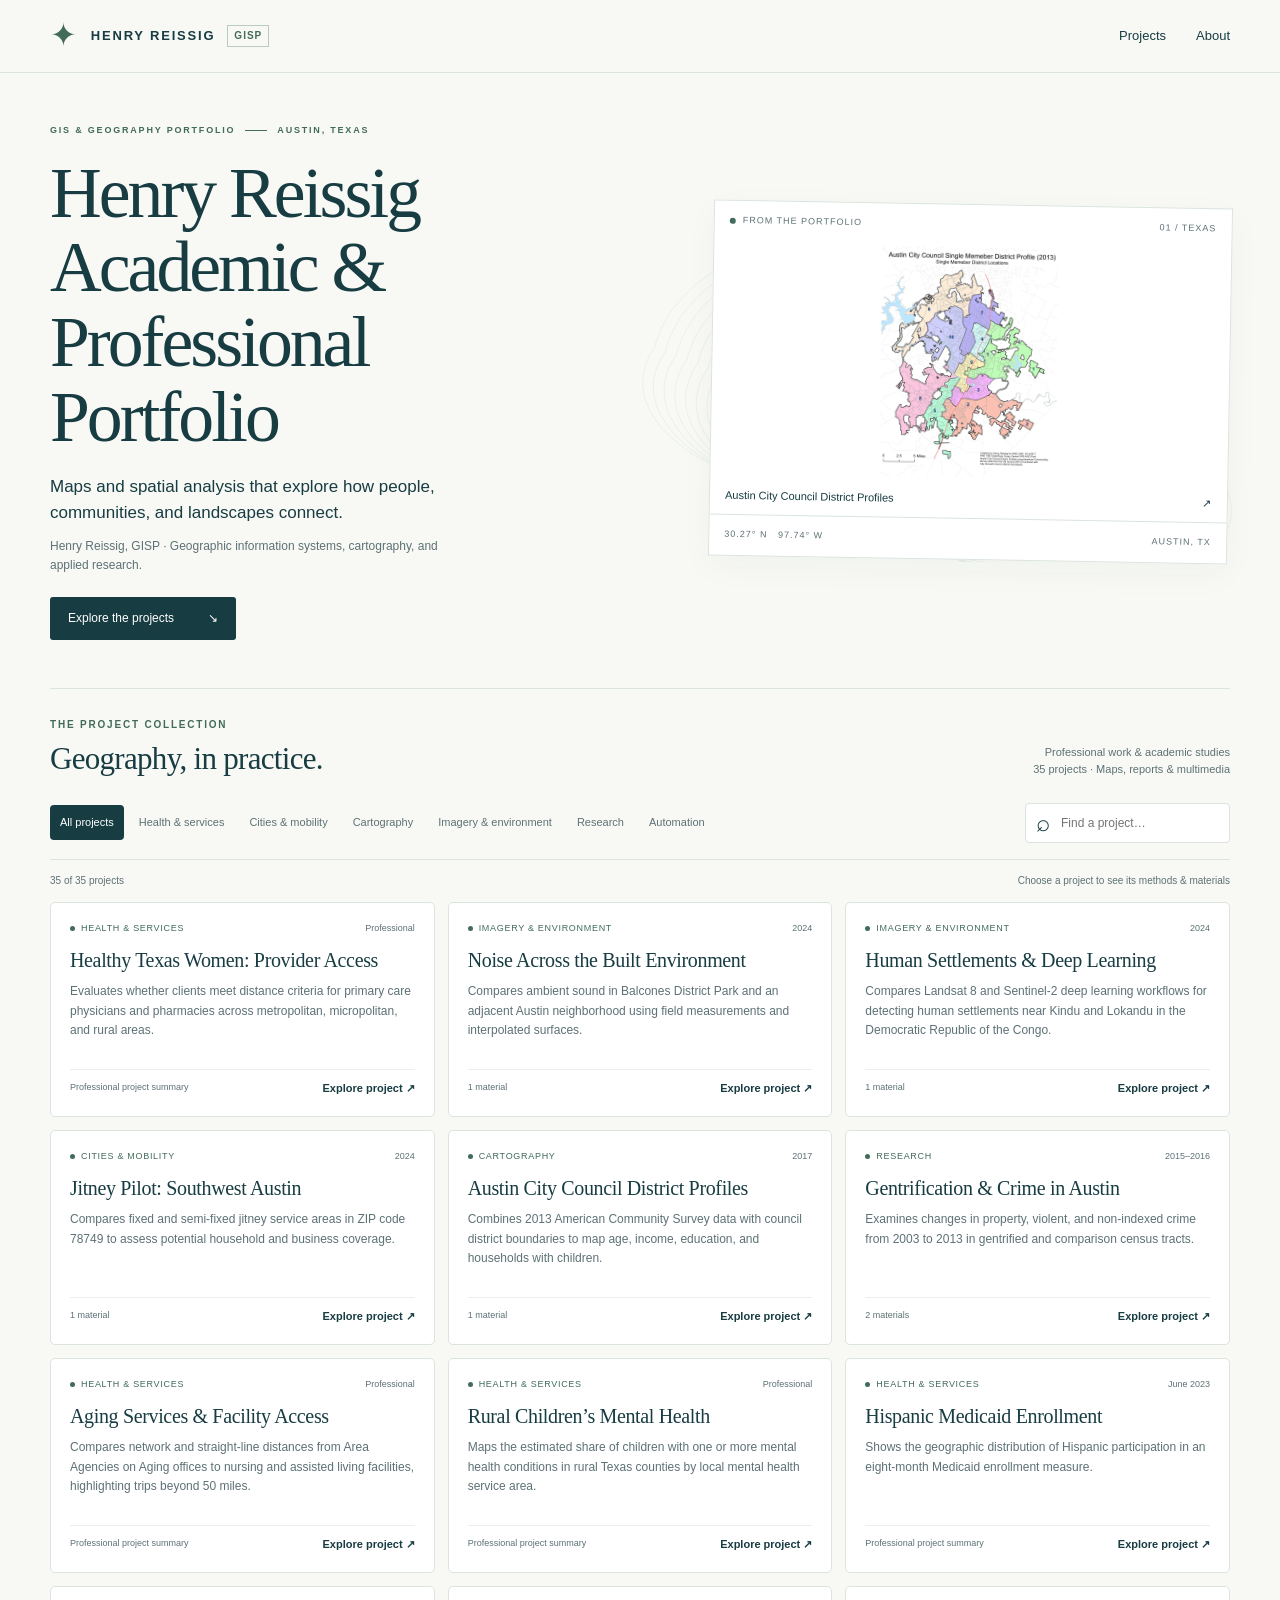
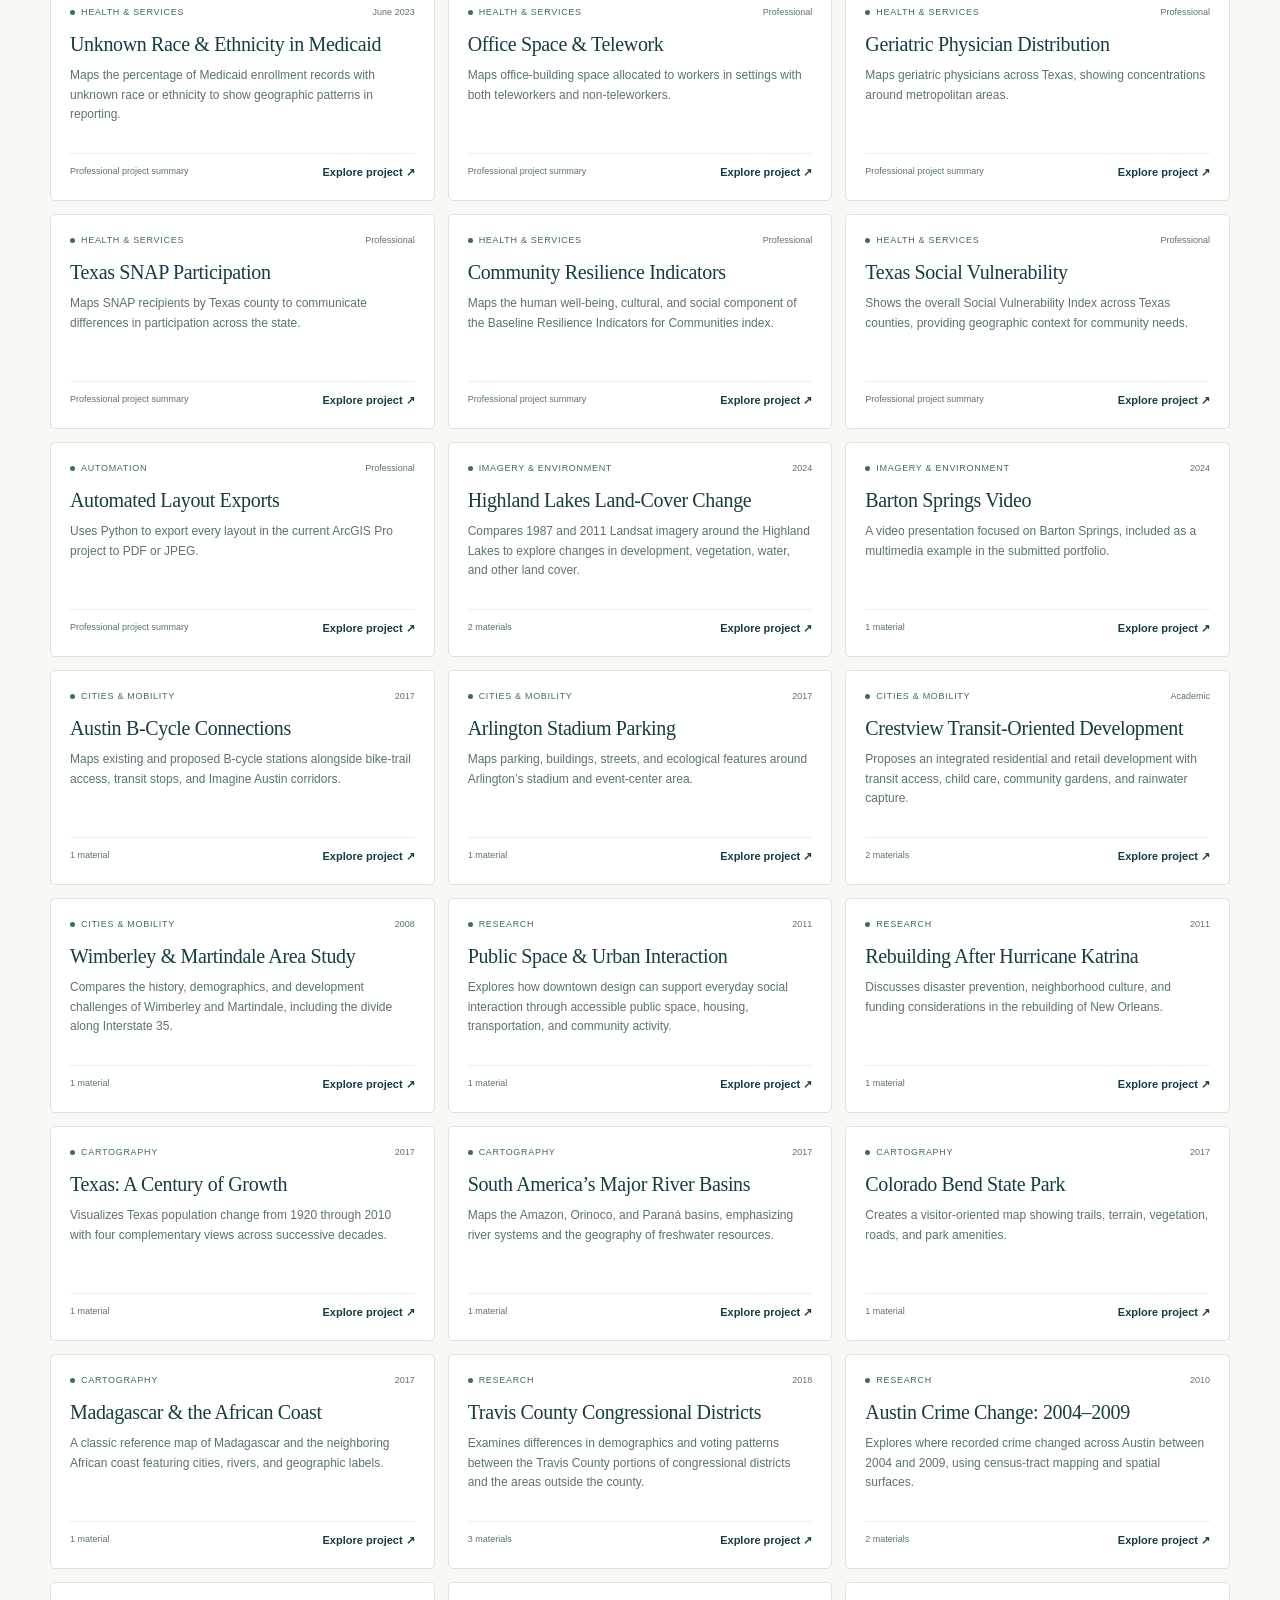
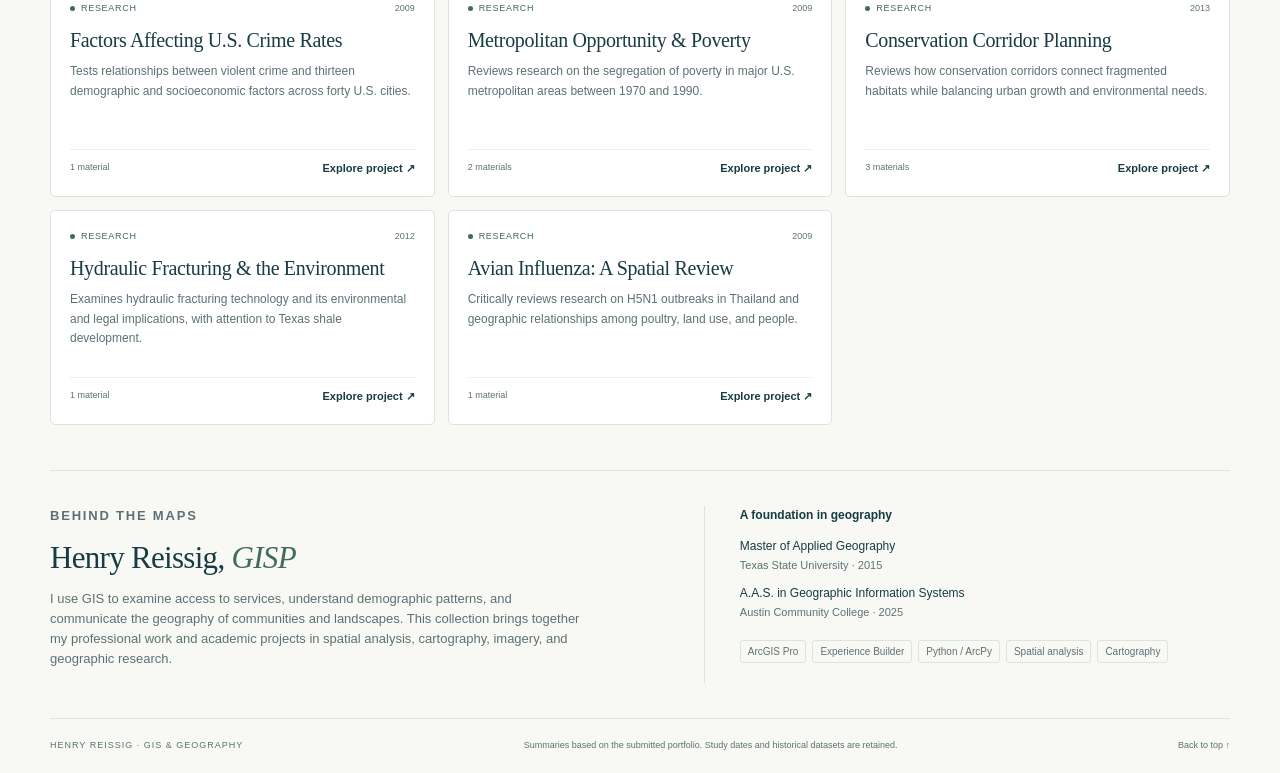
==== commit c0a4caf1: "Update index.html" ====
--- a/index.html
+++ b/index.html
@@ -5,7 +5,7 @@
 <a class="skip" href="#projects">Skip to projects</a>
 <header><div class="wrap nav"><a class="brand" href="#"><span class="compass" aria-hidden="true">✦</span> HENRY REISSIG <span class="credential">GISP</span></a><nav aria-label="Main navigation"><a href="#projects">Projects</a><a href="#about">About</a></nav></div></header>
 <main>
-<section class="hero wrap" aria-labelledby="title"><div class="hero-copy"><p class="eyebrow">GIS & GEOGRAPHY PORTFOLIO <span class="dash"></span> AUSTIN, TEXAS</p><h1 id="title">Henry Reissig<br>Academic & Professional<br>Portfolio <em>place.</em></h1><p class="intro">Maps and spatial analysis that explore how people, communities, and landscapes connect.</p><p class="hero-note">Henry Reissig, GISP · Geographic information systems, cartography, and applied research.</p><a class="button" href="#projects">Explore the projects <span aria-hidden="true">↘</span></a></div><div class="hero-map"><div class="map-label"><span class="dot"></span> FROM THE PORTFOLIO <span>01 / TEXAS</span></div><a href="viewer.html?doc=austin-city-council-district-profiles" target="_blank" rel="noopener"><img src="assets/austin-city-council-district-profiles.webp" alt="Henry Reissig’s map of Austin City Council district boundaries"><span class="map-caption">Austin City Council District Profiles <span aria-hidden="true">↗</span></span></a><div class="coordinates">30.27° N &nbsp; 97.74° W <span>AUSTIN, TX</span></div></div></section>
+<section class="hero wrap" aria-labelledby="title"><div class="hero-copy"><p class="eyebrow">GIS & GEOGRAPHY PORTFOLIO <span class="dash"></span> AUSTIN, TEXAS</p><h1 id="title">Henry Reissig<br>Academic & Professional<br>Portfolio </h1><p class="intro">Maps and spatial analysis that explore how people, communities, and landscapes connect.</p><p class="hero-note">Henry Reissig, GISP · Geographic information systems, cartography, and applied research.</p><a class="button" href="#projects">Explore the projects <span aria-hidden="true">↘</span></a></div><div class="hero-map"><div class="map-label"><span class="dot"></span> FROM THE PORTFOLIO <span>01 / TEXAS</span></div><a href="viewer.html?doc=austin-city-council-district-profiles" target="_blank" rel="noopener"><img src="assets/austin-city-council-district-profiles.webp" alt="Henry Reissig’s map of Austin City Council district boundaries"><span class="map-caption">Austin City Council District Profiles <span aria-hidden="true">↗</span></span></a><div class="coordinates">30.27° N &nbsp; 97.74° W <span>AUSTIN, TX</span></div></div></section>
 <section class="wrap directory" id="projects" aria-labelledby="project-heading"><div class="section-heading"><div><p class="eyebrow">THE PROJECT COLLECTION</p><h2 id="project-heading">Geography, in practice.</h2></div><p>Professional work & academic studies<br><span id="total"></span> projects · Maps, reports & multimedia</p></div>
 <div class="toolbar"><div class="filters" role="group" aria-label="Filter by project category"></div><label class="search"><span aria-hidden="true">⌕</span><input id="search" type="search" placeholder="Find a project…" aria-label="Search project titles, summaries, and methods"></label></div>
 <div class="results-line"><p id="result-count" role="status" aria-live="polite"></p><span>Choose a project to see its methods & materials</span></div><div id="grid" class="grid"></div><div id="empty" hidden><h3>No matching projects</h3><p>Try a different search or category.</p><button id="reset" class="button">Reset filters</button></div>
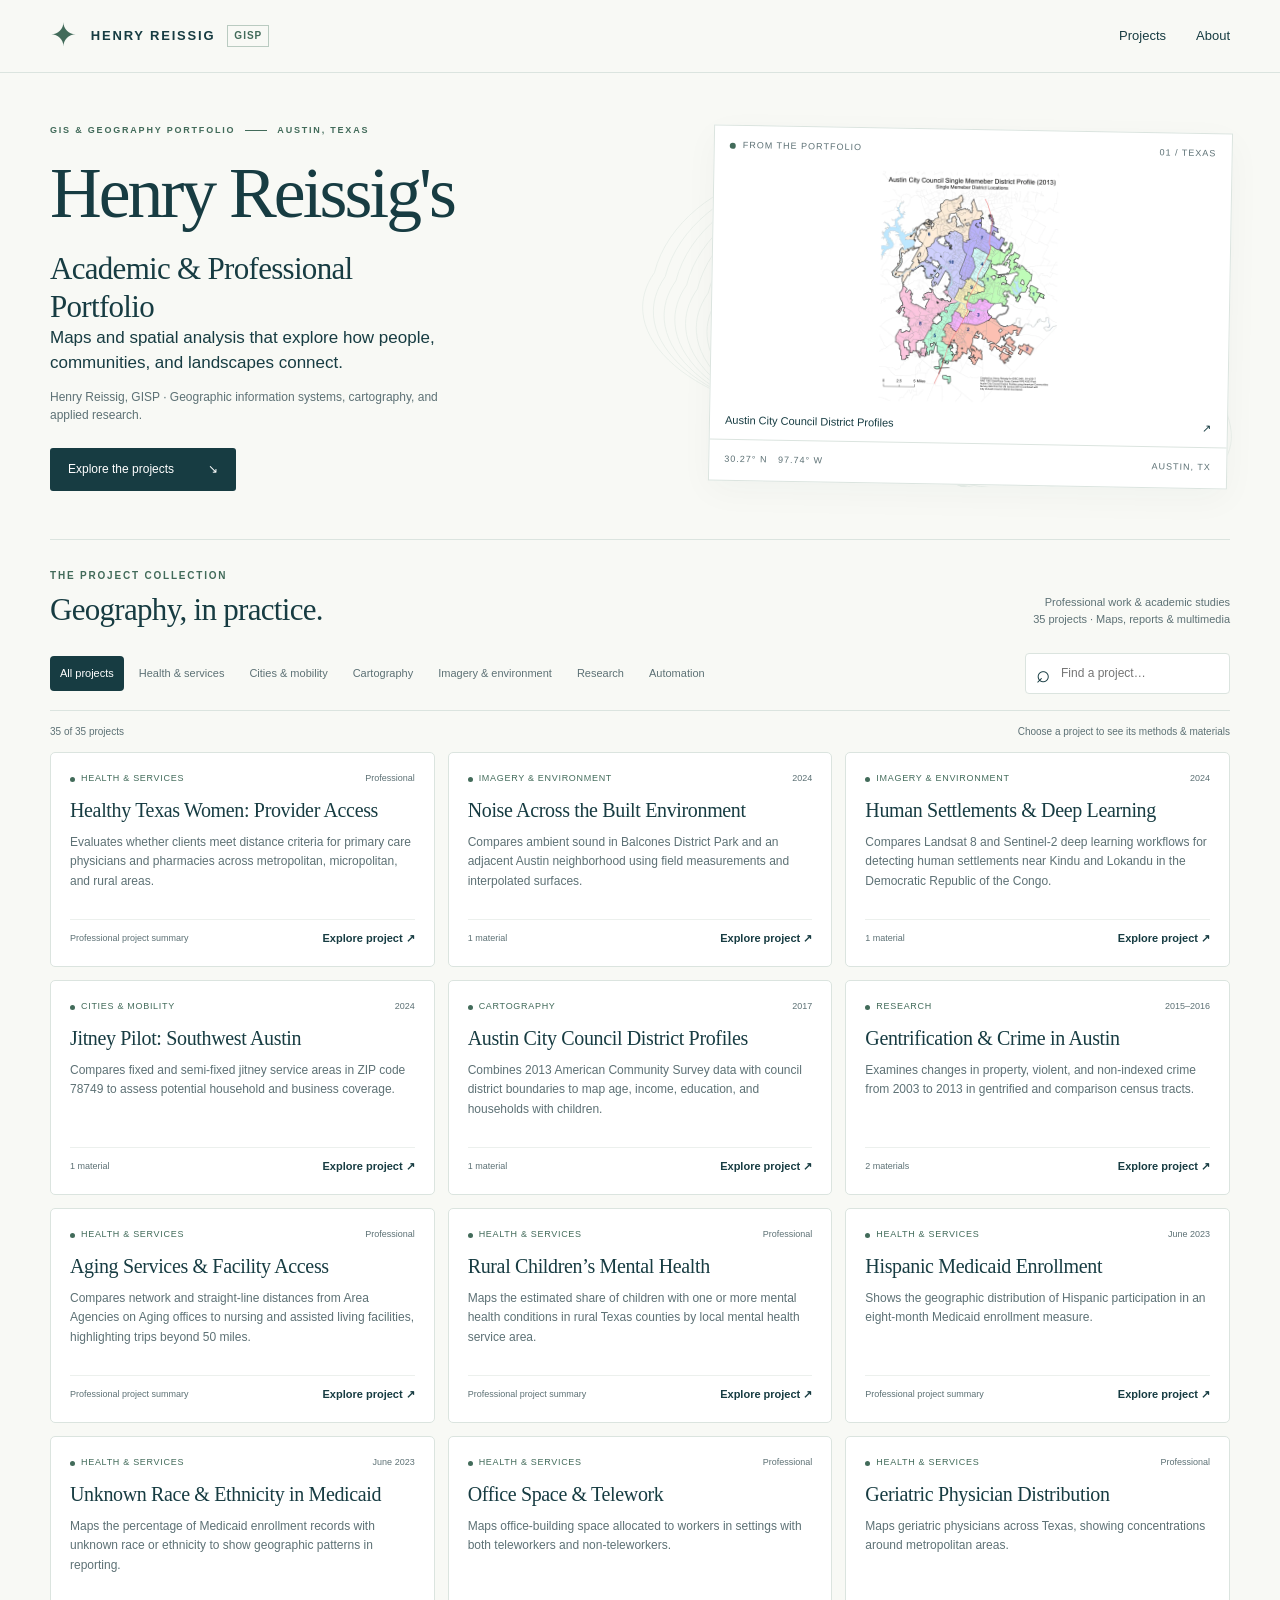
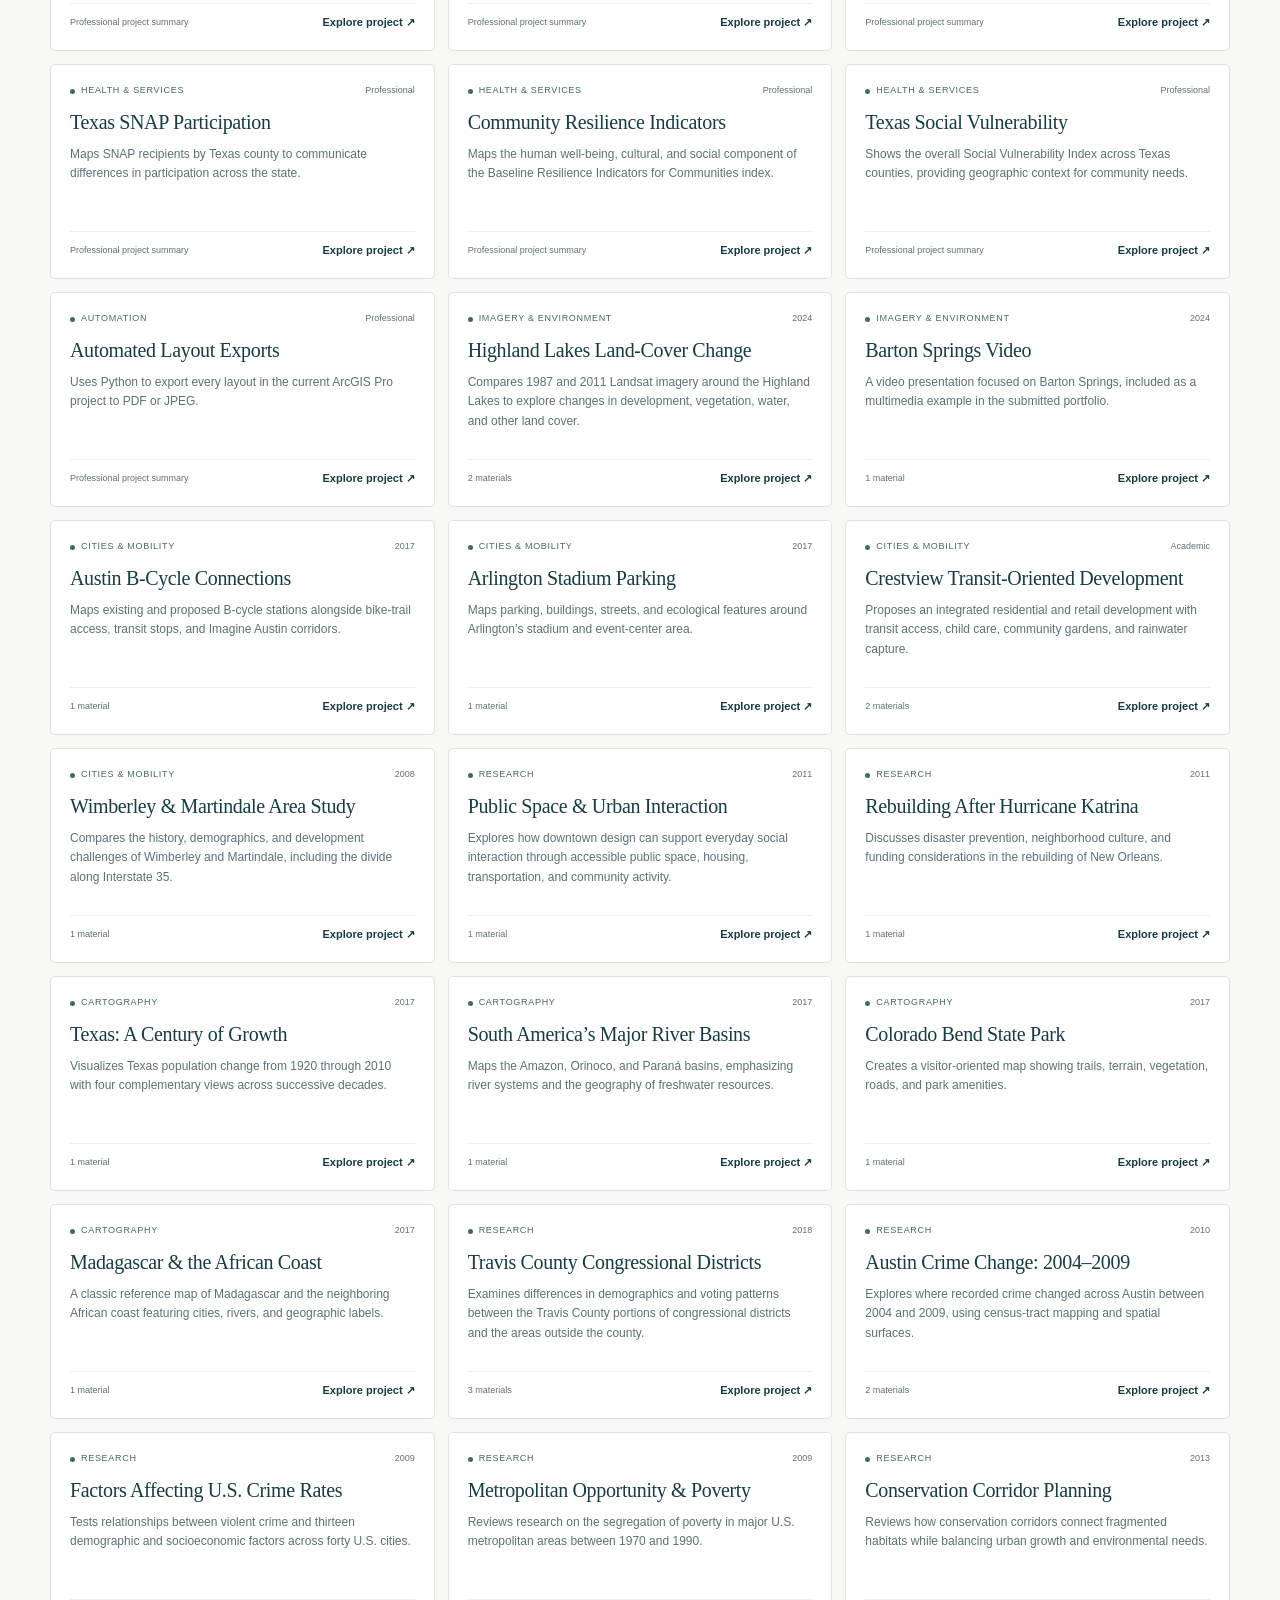
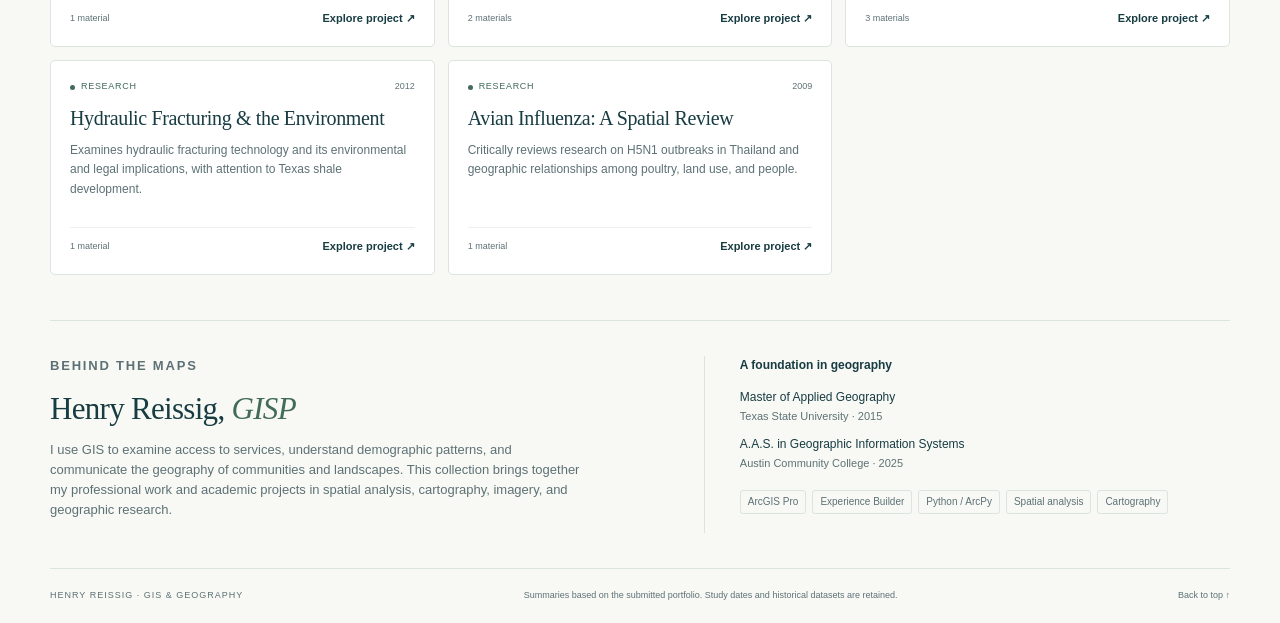
==== commit 07d19645: "Update index.html" ====
--- a/index.html
+++ b/index.html
@@ -5,7 +5,7 @@
 <a class="skip" href="#projects">Skip to projects</a>
 <header><div class="wrap nav"><a class="brand" href="#"><span class="compass" aria-hidden="true">✦</span> HENRY REISSIG <span class="credential">GISP</span></a><nav aria-label="Main navigation"><a href="#projects">Projects</a><a href="#about">About</a></nav></div></header>
 <main>
-<section class="hero wrap" aria-labelledby="title"><div class="hero-copy"><p class="eyebrow">GIS & GEOGRAPHY PORTFOLIO <span class="dash"></span> AUSTIN, TEXAS</p><h1 id="title">Henry Reissig<br>Academic & Professional<br>Portfolio </h1><p class="intro">Maps and spatial analysis that explore how people, communities, and landscapes connect.</p><p class="hero-note">Henry Reissig, GISP · Geographic information systems, cartography, and applied research.</p><a class="button" href="#projects">Explore the projects <span aria-hidden="true">↘</span></a></div><div class="hero-map"><div class="map-label"><span class="dot"></span> FROM THE PORTFOLIO <span>01 / TEXAS</span></div><a href="viewer.html?doc=austin-city-council-district-profiles" target="_blank" rel="noopener"><img src="assets/austin-city-council-district-profiles.webp" alt="Henry Reissig’s map of Austin City Council district boundaries"><span class="map-caption">Austin City Council District Profiles <span aria-hidden="true">↗</span></span></a><div class="coordinates">30.27° N &nbsp; 97.74° W <span>AUSTIN, TX</span></div></div></section>
+<section class="hero wrap" aria-labelledby="title"><div class="hero-copy"><p class="eyebrow">GIS & GEOGRAPHY PORTFOLIO <span class="dash"></span> AUSTIN, TEXAS</p><h1 id="title">Henry Reissig's</h1><h2>Academic & Professional</h2><h2>Portfolio</h2><p class="intro">Maps and spatial analysis that explore how people, communities, and landscapes connect.</p><p class="hero-note">Henry Reissig, GISP · Geographic information systems, cartography, and applied research.</p><a class="button" href="#projects">Explore the projects <span aria-hidden="true">↘</span></a></div><div class="hero-map"><div class="map-label"><span class="dot"></span> FROM THE PORTFOLIO <span>01 / TEXAS</span></div><a href="viewer.html?doc=austin-city-council-district-profiles" target="_blank" rel="noopener"><img src="assets/austin-city-council-district-profiles.webp" alt="Henry Reissig’s map of Austin City Council district boundaries"><span class="map-caption">Austin City Council District Profiles <span aria-hidden="true">↗</span></span></a><div class="coordinates">30.27° N &nbsp; 97.74° W <span>AUSTIN, TX</span></div></div></section>
 <section class="wrap directory" id="projects" aria-labelledby="project-heading"><div class="section-heading"><div><p class="eyebrow">THE PROJECT COLLECTION</p><h2 id="project-heading">Geography, in practice.</h2></div><p>Professional work & academic studies<br><span id="total"></span> projects · Maps, reports & multimedia</p></div>
 <div class="toolbar"><div class="filters" role="group" aria-label="Filter by project category"></div><label class="search"><span aria-hidden="true">⌕</span><input id="search" type="search" placeholder="Find a project…" aria-label="Search project titles, summaries, and methods"></label></div>
 <div class="results-line"><p id="result-count" role="status" aria-live="polite"></p><span>Choose a project to see its methods & materials</span></div><div id="grid" class="grid"></div><div id="empty" hidden><h3>No matching projects</h3><p>Try a different search or category.</p><button id="reset" class="button">Reset filters</button></div>
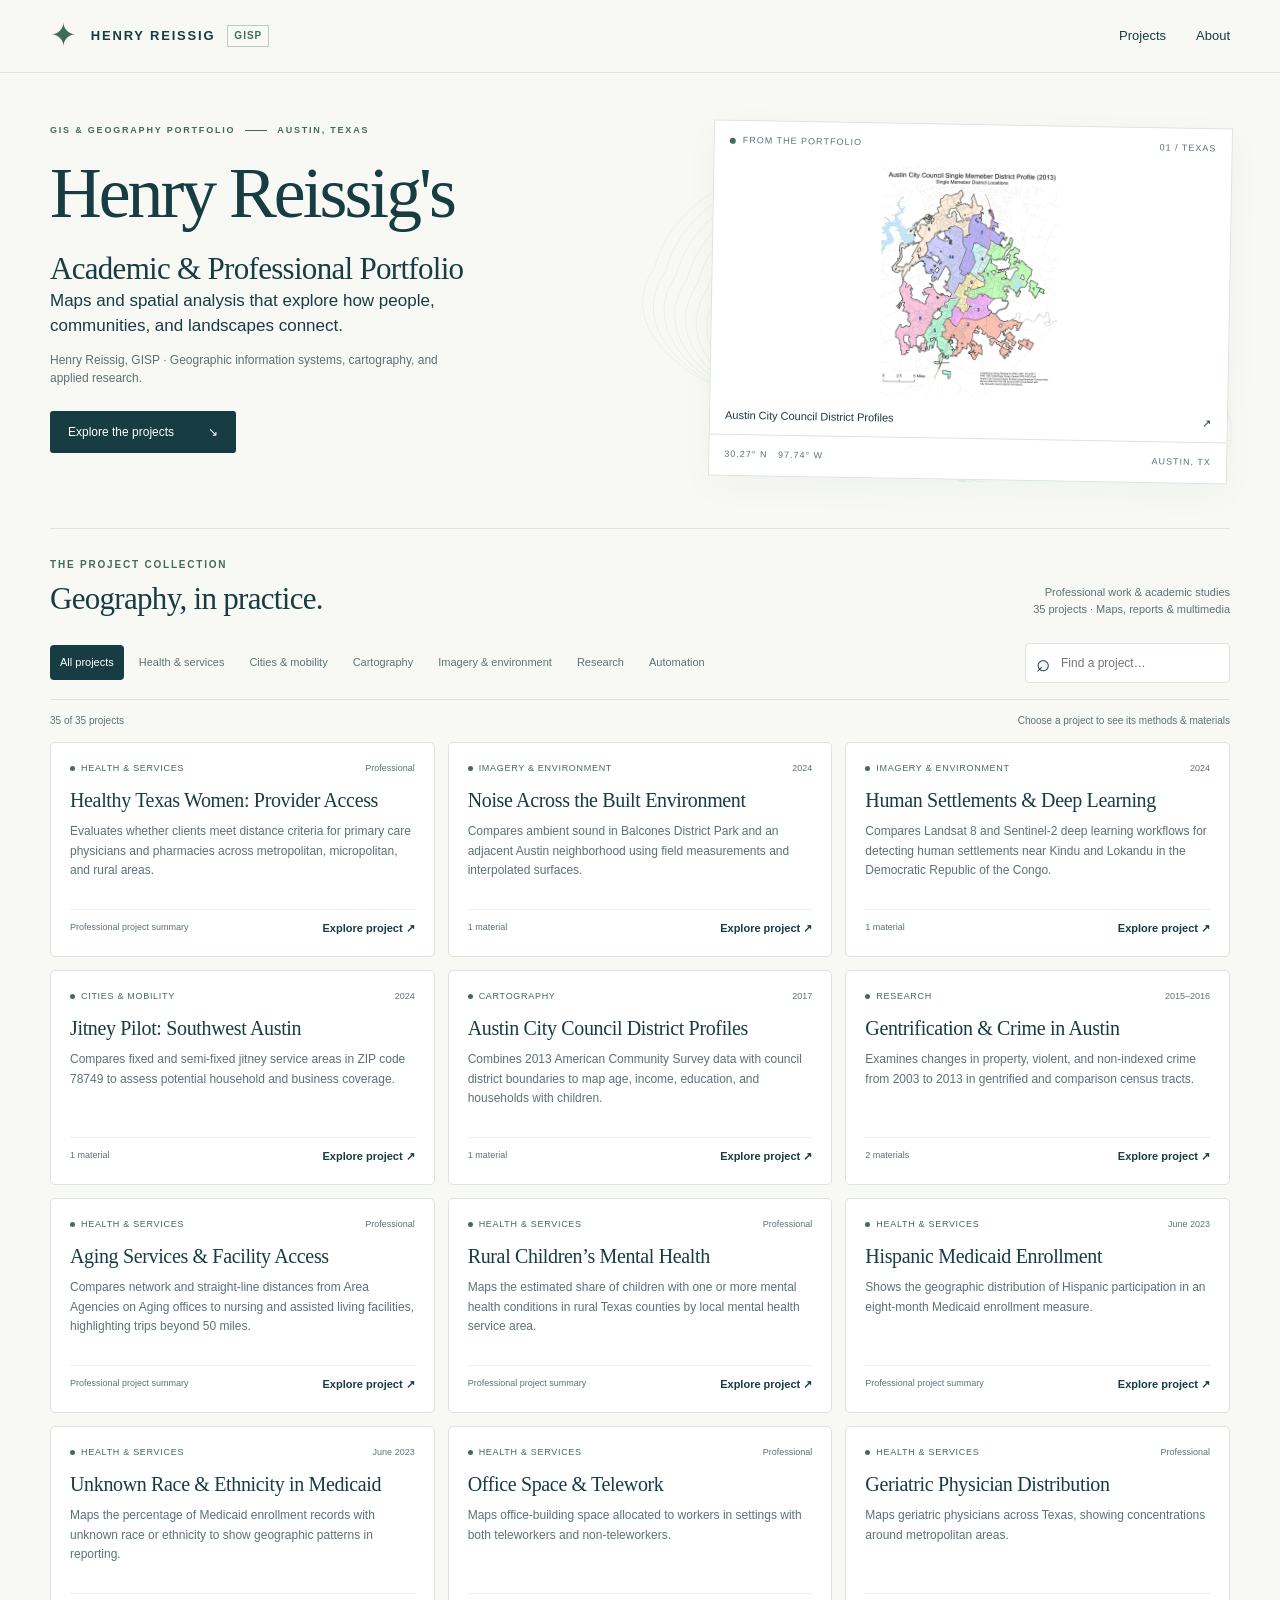
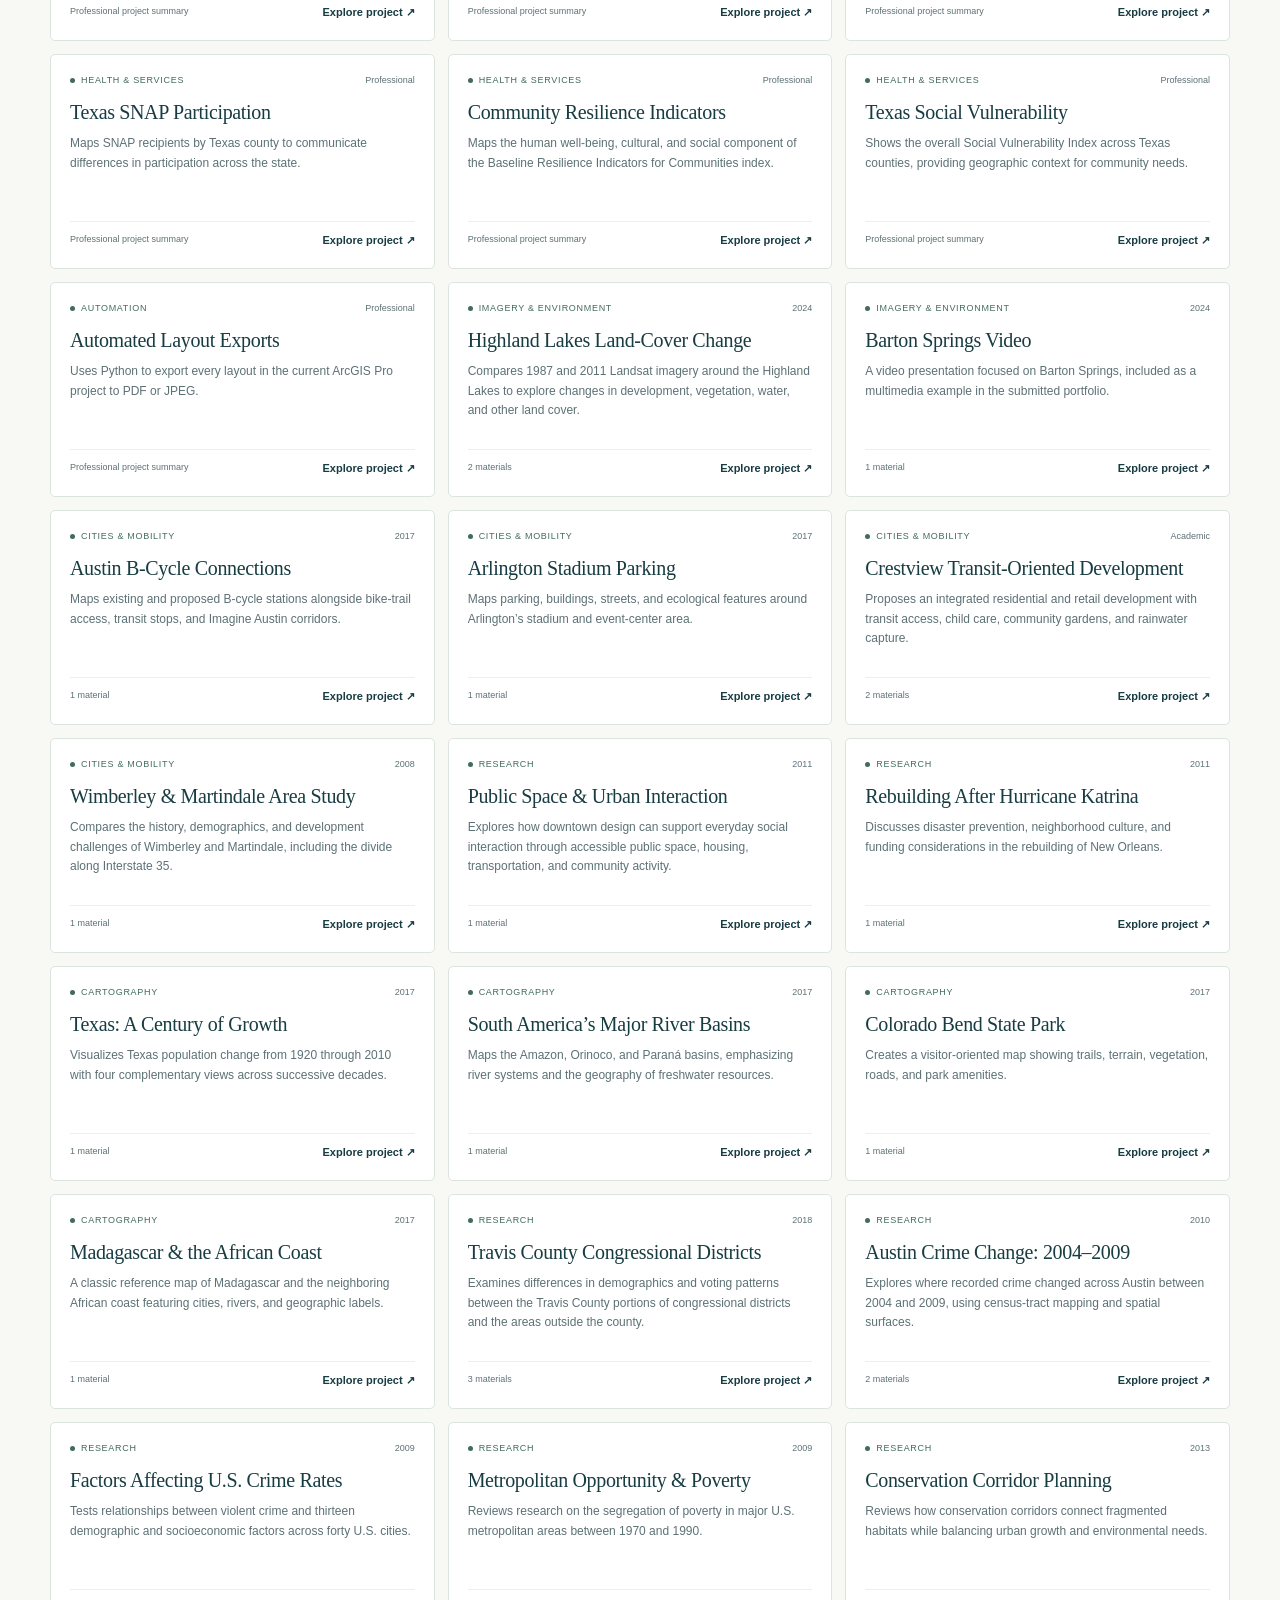
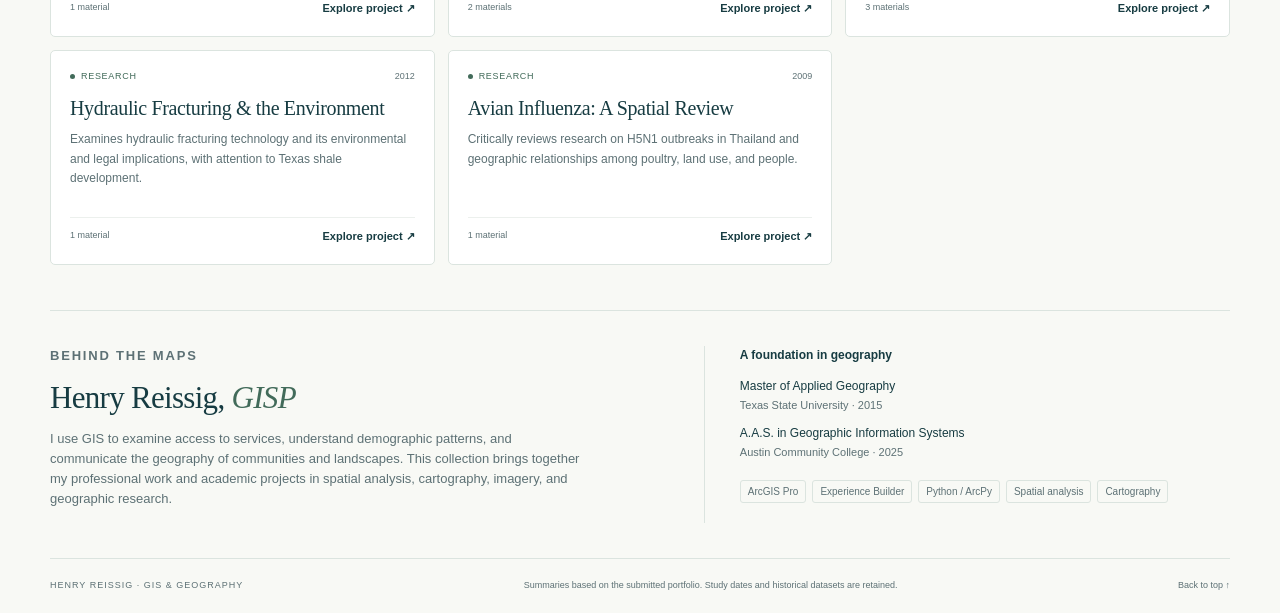
==== commit a9da95a4: "Update index.html" ====
--- a/index.html
+++ b/index.html
@@ -5,7 +5,7 @@
 <a class="skip" href="#projects">Skip to projects</a>
 <header><div class="wrap nav"><a class="brand" href="#"><span class="compass" aria-hidden="true">✦</span> HENRY REISSIG <span class="credential">GISP</span></a><nav aria-label="Main navigation"><a href="#projects">Projects</a><a href="#about">About</a></nav></div></header>
 <main>
-<section class="hero wrap" aria-labelledby="title"><div class="hero-copy"><p class="eyebrow">GIS & GEOGRAPHY PORTFOLIO <span class="dash"></span> AUSTIN, TEXAS</p><h1 id="title">Henry Reissig's</h1><h2>Academic & Professional</h2><h2>Portfolio</h2><p class="intro">Maps and spatial analysis that explore how people, communities, and landscapes connect.</p><p class="hero-note">Henry Reissig, GISP · Geographic information systems, cartography, and applied research.</p><a class="button" href="#projects">Explore the projects <span aria-hidden="true">↘</span></a></div><div class="hero-map"><div class="map-label"><span class="dot"></span> FROM THE PORTFOLIO <span>01 / TEXAS</span></div><a href="viewer.html?doc=austin-city-council-district-profiles" target="_blank" rel="noopener"><img src="assets/austin-city-council-district-profiles.webp" alt="Henry Reissig’s map of Austin City Council district boundaries"><span class="map-caption">Austin City Council District Profiles <span aria-hidden="true">↗</span></span></a><div class="coordinates">30.27° N &nbsp; 97.74° W <span>AUSTIN, TX</span></div></div></section>
+<section class="hero wrap" aria-labelledby="title"><div class="hero-copy"><p class="eyebrow">GIS & GEOGRAPHY PORTFOLIO <span class="dash"></span> AUSTIN, TEXAS</p><h1 id="title">Henry Reissig's</h1><h2>Academic & Professional Portfolio</h2><p class="intro">Maps and spatial analysis that explore how people, communities, and landscapes connect.</p><p class="hero-note">Henry Reissig, GISP · Geographic information systems, cartography, and applied research.</p><a class="button" href="#projects">Explore the projects <span aria-hidden="true">↘</span></a></div><div class="hero-map"><div class="map-label"><span class="dot"></span> FROM THE PORTFOLIO <span>01 / TEXAS</span></div><a href="viewer.html?doc=austin-city-council-district-profiles" target="_blank" rel="noopener"><img src="assets/austin-city-council-district-profiles.webp" alt="Henry Reissig’s map of Austin City Council district boundaries"><span class="map-caption">Austin City Council District Profiles <span aria-hidden="true">↗</span></span></a><div class="coordinates">30.27° N &nbsp; 97.74° W <span>AUSTIN, TX</span></div></div></section>
 <section class="wrap directory" id="projects" aria-labelledby="project-heading"><div class="section-heading"><div><p class="eyebrow">THE PROJECT COLLECTION</p><h2 id="project-heading">Geography, in practice.</h2></div><p>Professional work & academic studies<br><span id="total"></span> projects · Maps, reports & multimedia</p></div>
 <div class="toolbar"><div class="filters" role="group" aria-label="Filter by project category"></div><label class="search"><span aria-hidden="true">⌕</span><input id="search" type="search" placeholder="Find a project…" aria-label="Search project titles, summaries, and methods"></label></div>
 <div class="results-line"><p id="result-count" role="status" aria-live="polite"></p><span>Choose a project to see its methods & materials</span></div><div id="grid" class="grid"></div><div id="empty" hidden><h3>No matching projects</h3><p>Try a different search or category.</p><button id="reset" class="button">Reset filters</button></div>
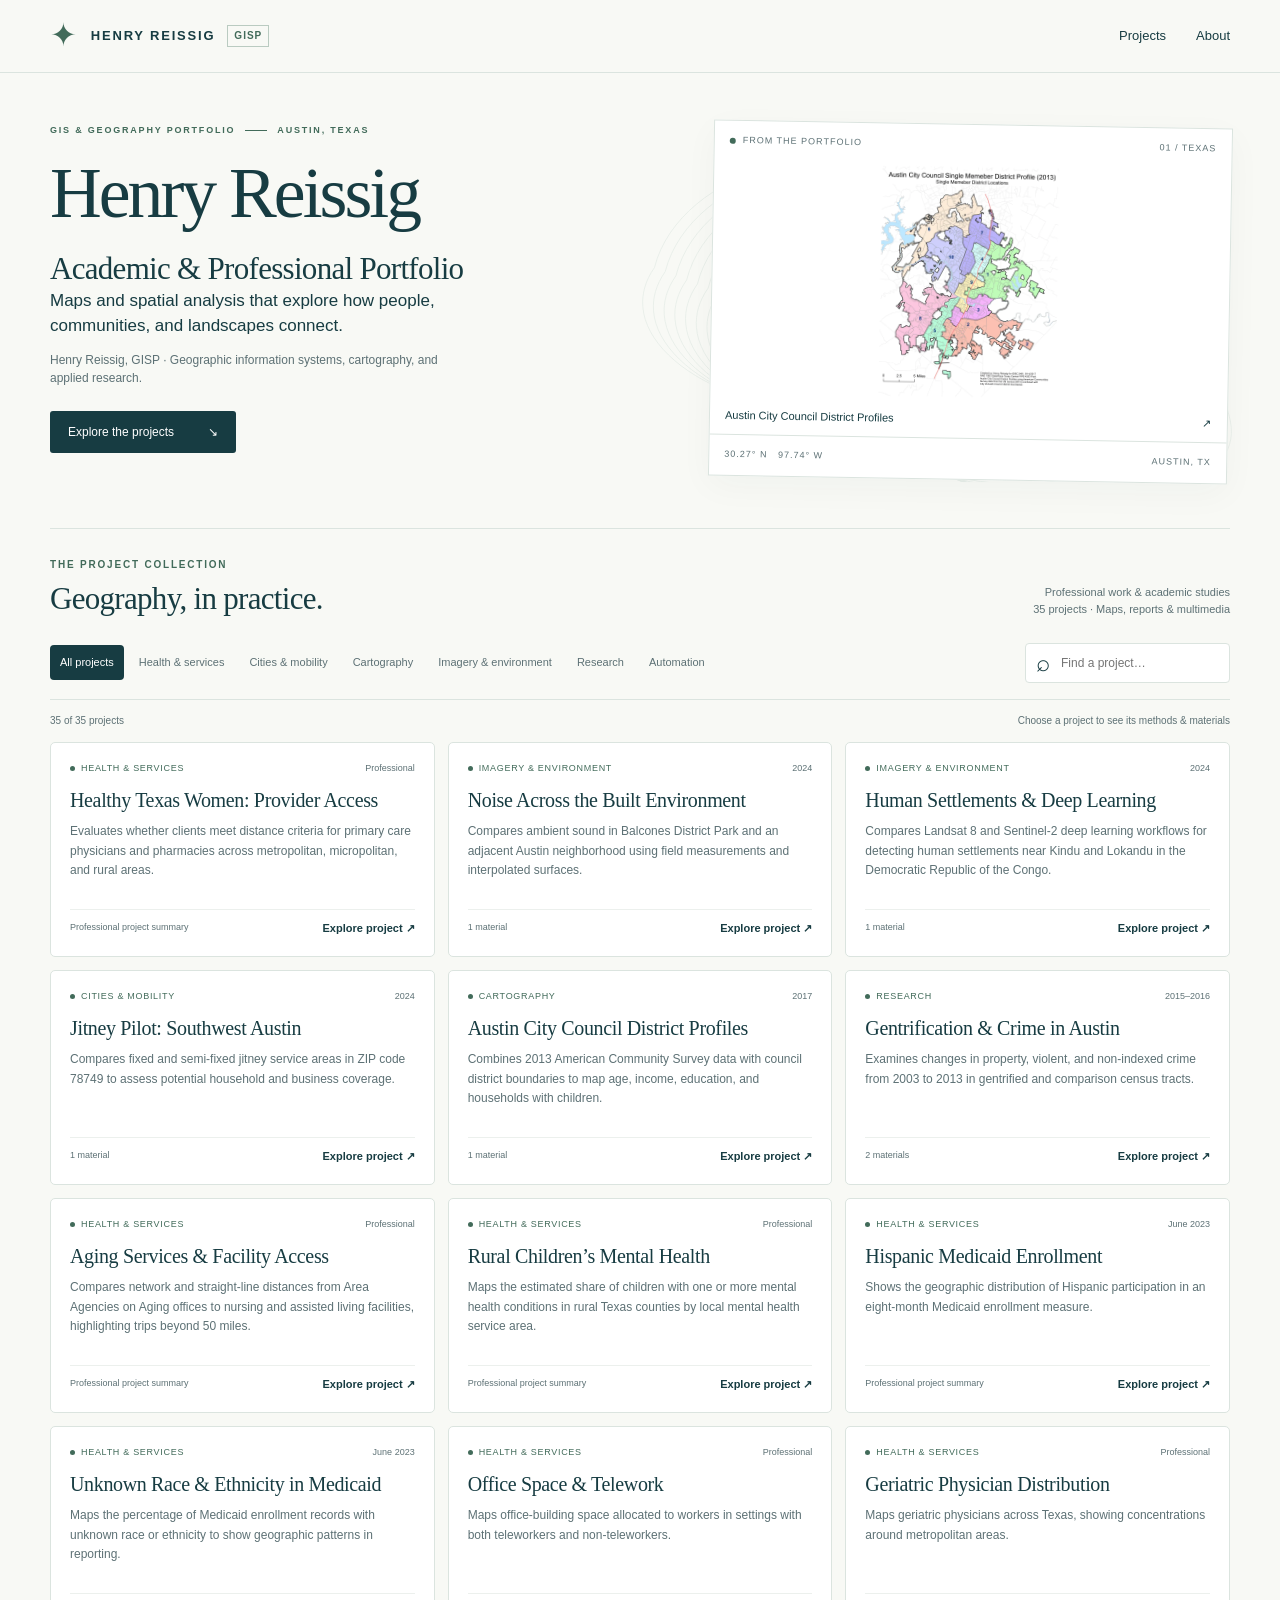
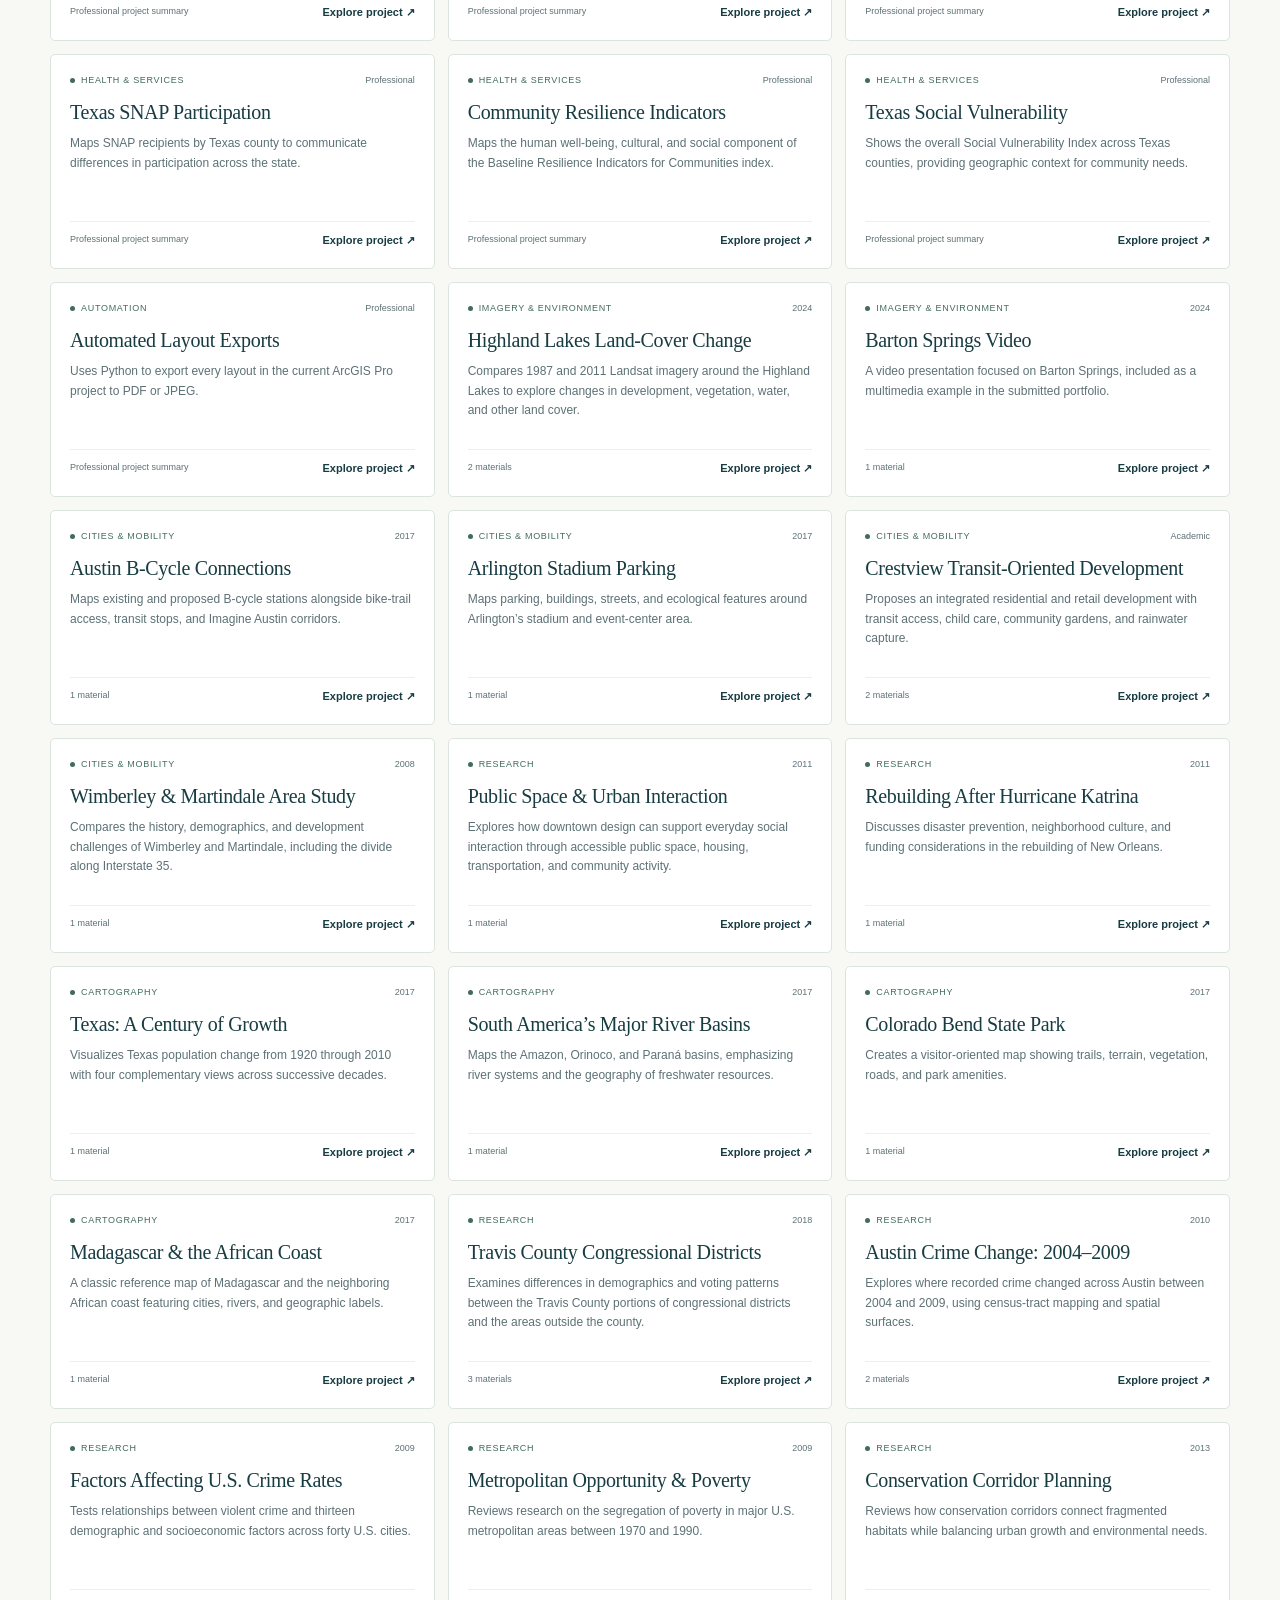
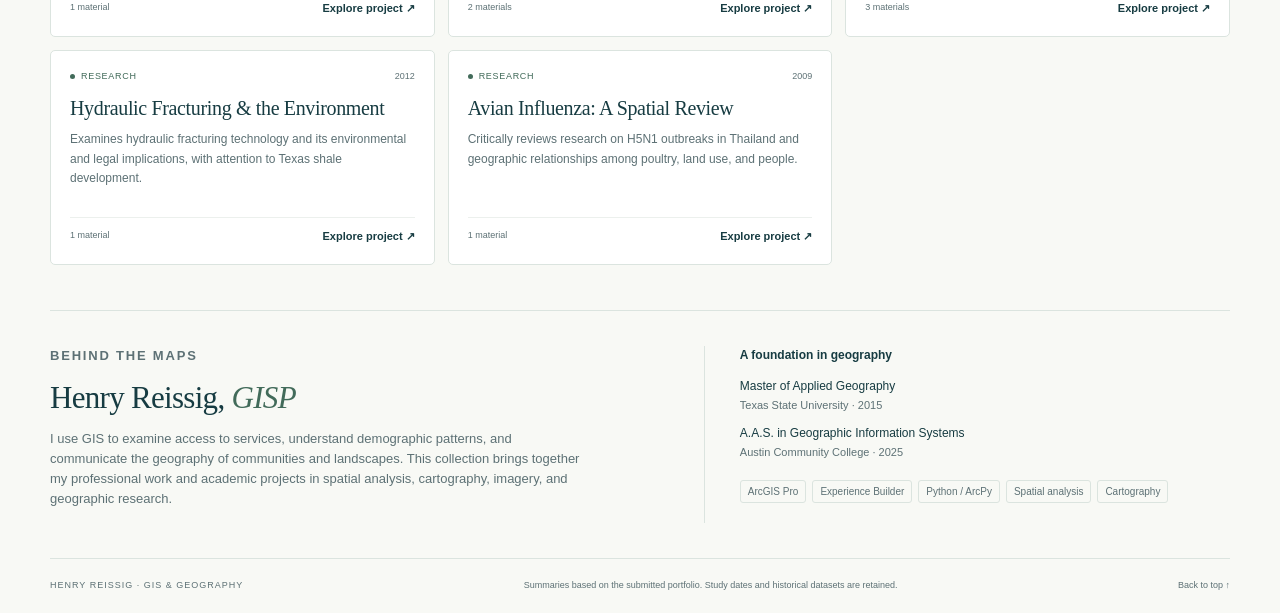
==== commit 32f51250: "Update index.html" ====
--- a/index.html
+++ b/index.html
@@ -5,7 +5,7 @@
 <a class="skip" href="#projects">Skip to projects</a>
 <header><div class="wrap nav"><a class="brand" href="#"><span class="compass" aria-hidden="true">✦</span> HENRY REISSIG <span class="credential">GISP</span></a><nav aria-label="Main navigation"><a href="#projects">Projects</a><a href="#about">About</a></nav></div></header>
 <main>
-<section class="hero wrap" aria-labelledby="title"><div class="hero-copy"><p class="eyebrow">GIS & GEOGRAPHY PORTFOLIO <span class="dash"></span> AUSTIN, TEXAS</p><h1 id="title">Henry Reissig's</h1><h2>Academic & Professional Portfolio</h2><p class="intro">Maps and spatial analysis that explore how people, communities, and landscapes connect.</p><p class="hero-note">Henry Reissig, GISP · Geographic information systems, cartography, and applied research.</p><a class="button" href="#projects">Explore the projects <span aria-hidden="true">↘</span></a></div><div class="hero-map"><div class="map-label"><span class="dot"></span> FROM THE PORTFOLIO <span>01 / TEXAS</span></div><a href="viewer.html?doc=austin-city-council-district-profiles" target="_blank" rel="noopener"><img src="assets/austin-city-council-district-profiles.webp" alt="Henry Reissig’s map of Austin City Council district boundaries"><span class="map-caption">Austin City Council District Profiles <span aria-hidden="true">↗</span></span></a><div class="coordinates">30.27° N &nbsp; 97.74° W <span>AUSTIN, TX</span></div></div></section>
+<section class="hero wrap" aria-labelledby="title"><div class="hero-copy"><p class="eyebrow">GIS & GEOGRAPHY PORTFOLIO <span class="dash"></span> AUSTIN, TEXAS</p><h1 id="title">Henry Reissig</h1><h2>Academic & Professional Portfolio</h2><p class="intro">Maps and spatial analysis that explore how people, communities, and landscapes connect.</p><p class="hero-note">Henry Reissig, GISP · Geographic information systems, cartography, and applied research.</p><a class="button" href="#projects">Explore the projects <span aria-hidden="true">↘</span></a></div><div class="hero-map"><div class="map-label"><span class="dot"></span> FROM THE PORTFOLIO <span>01 / TEXAS</span></div><a href="viewer.html?doc=austin-city-council-district-profiles" target="_blank" rel="noopener"><img src="assets/austin-city-council-district-profiles.webp" alt="Henry Reissig’s map of Austin City Council district boundaries"><span class="map-caption">Austin City Council District Profiles <span aria-hidden="true">↗</span></span></a><div class="coordinates">30.27° N &nbsp; 97.74° W <span>AUSTIN, TX</span></div></div></section>
 <section class="wrap directory" id="projects" aria-labelledby="project-heading"><div class="section-heading"><div><p class="eyebrow">THE PROJECT COLLECTION</p><h2 id="project-heading">Geography, in practice.</h2></div><p>Professional work & academic studies<br><span id="total"></span> projects · Maps, reports & multimedia</p></div>
 <div class="toolbar"><div class="filters" role="group" aria-label="Filter by project category"></div><label class="search"><span aria-hidden="true">⌕</span><input id="search" type="search" placeholder="Find a project…" aria-label="Search project titles, summaries, and methods"></label></div>
 <div class="results-line"><p id="result-count" role="status" aria-live="polite"></p><span>Choose a project to see its methods & materials</span></div><div id="grid" class="grid"></div><div id="empty" hidden><h3>No matching projects</h3><p>Try a different search or category.</p><button id="reset" class="button">Reset filters</button></div>
